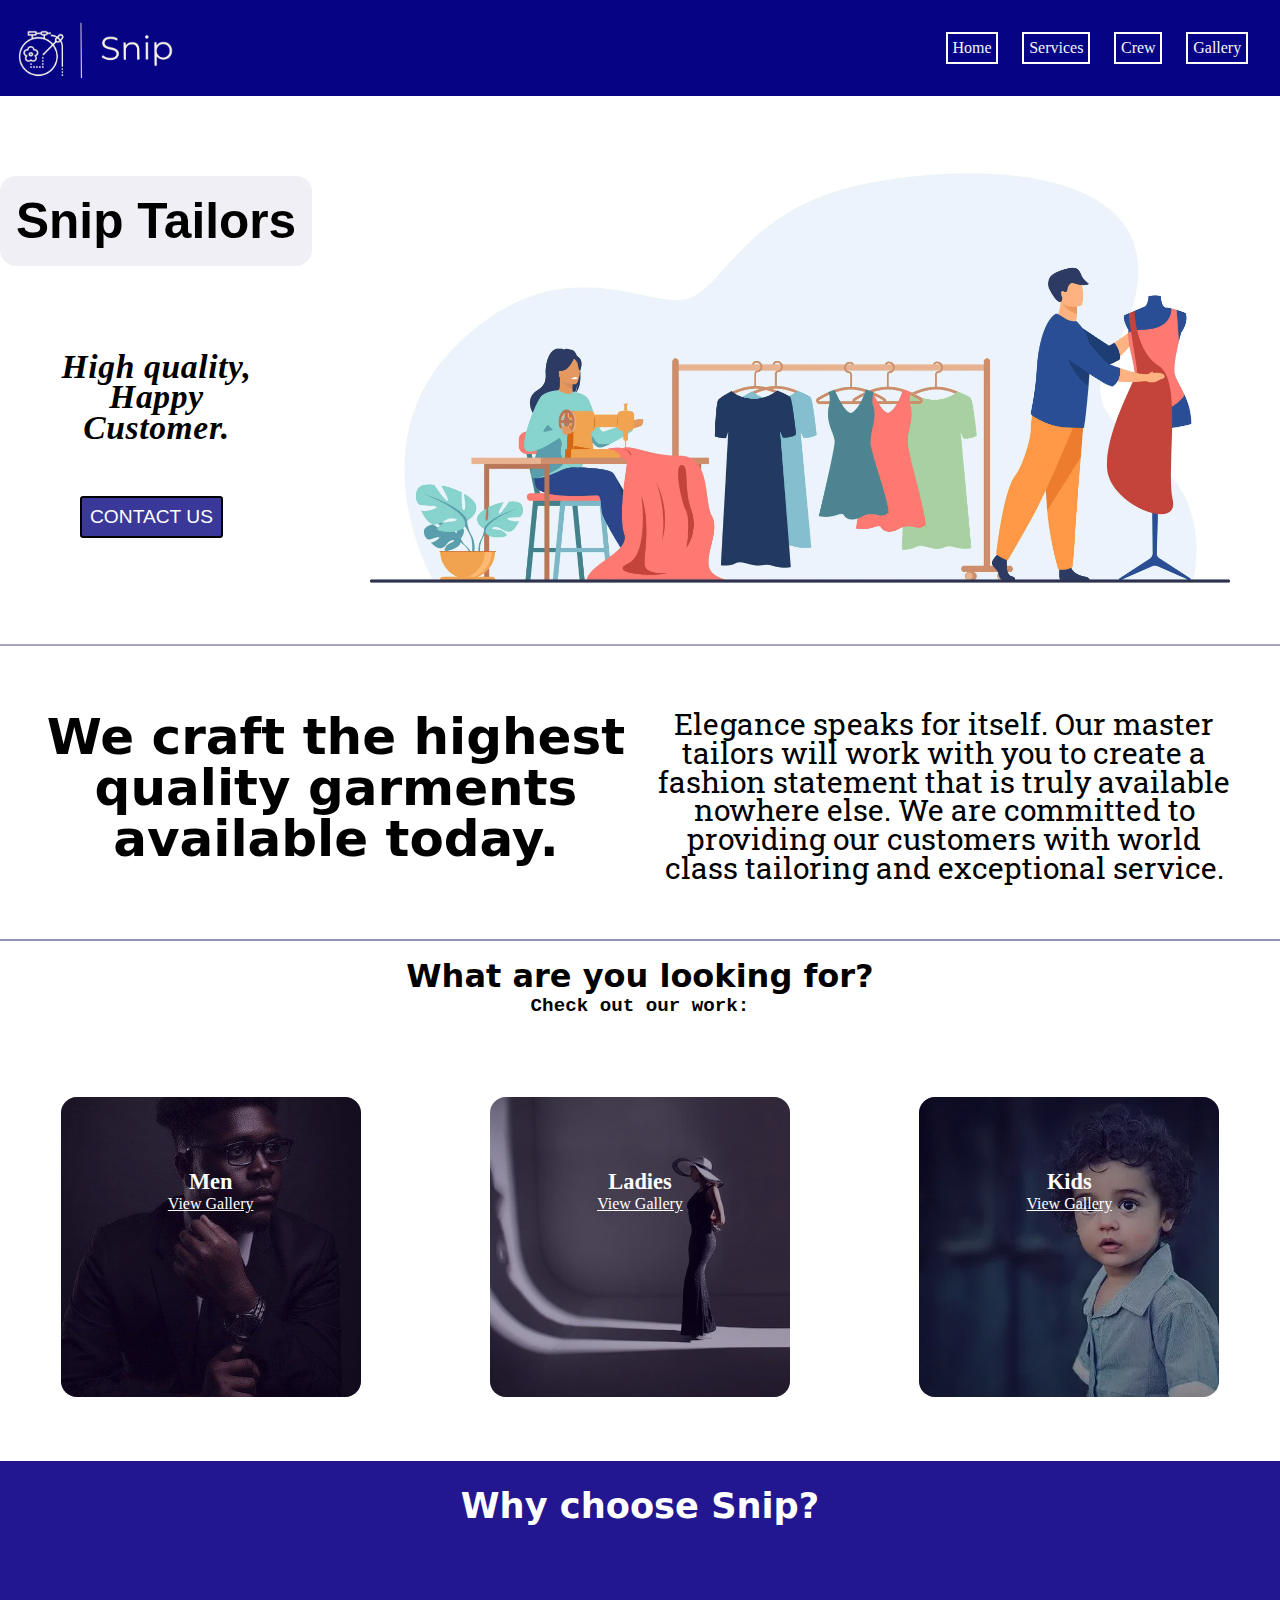
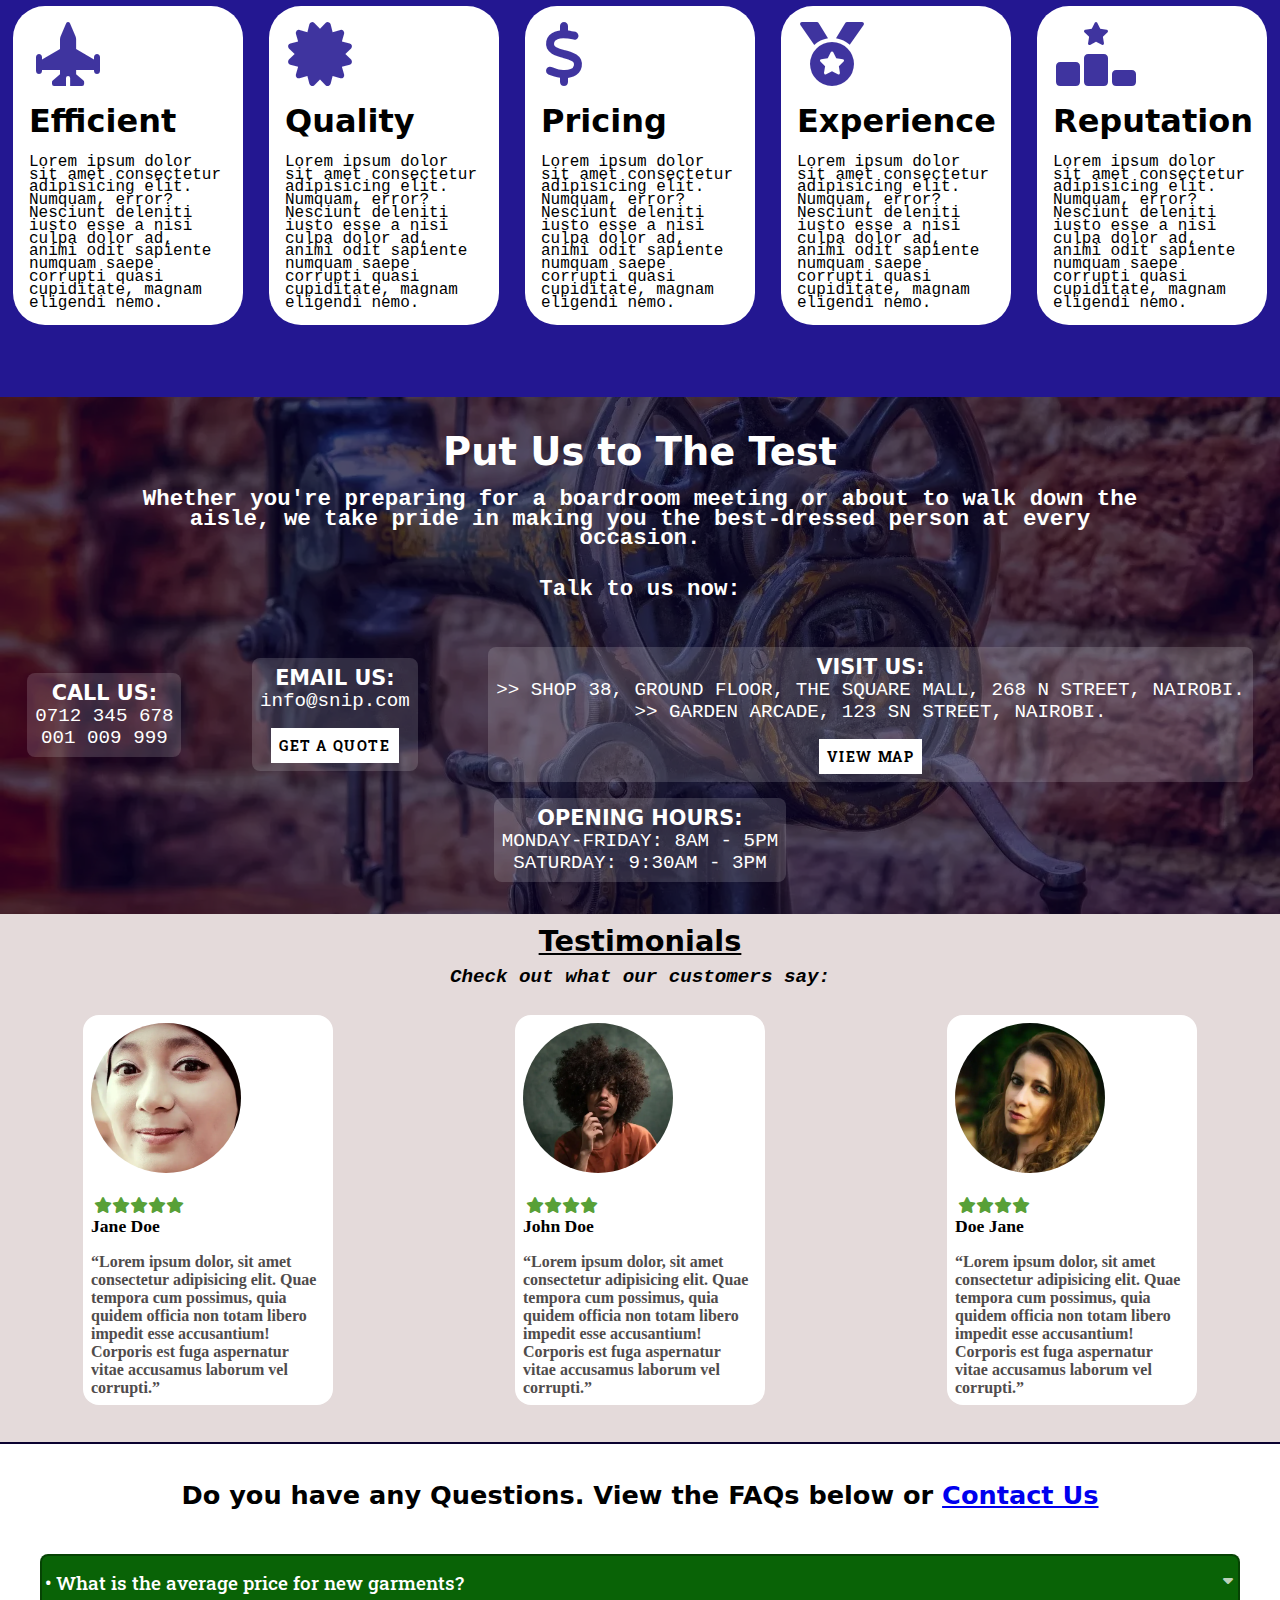
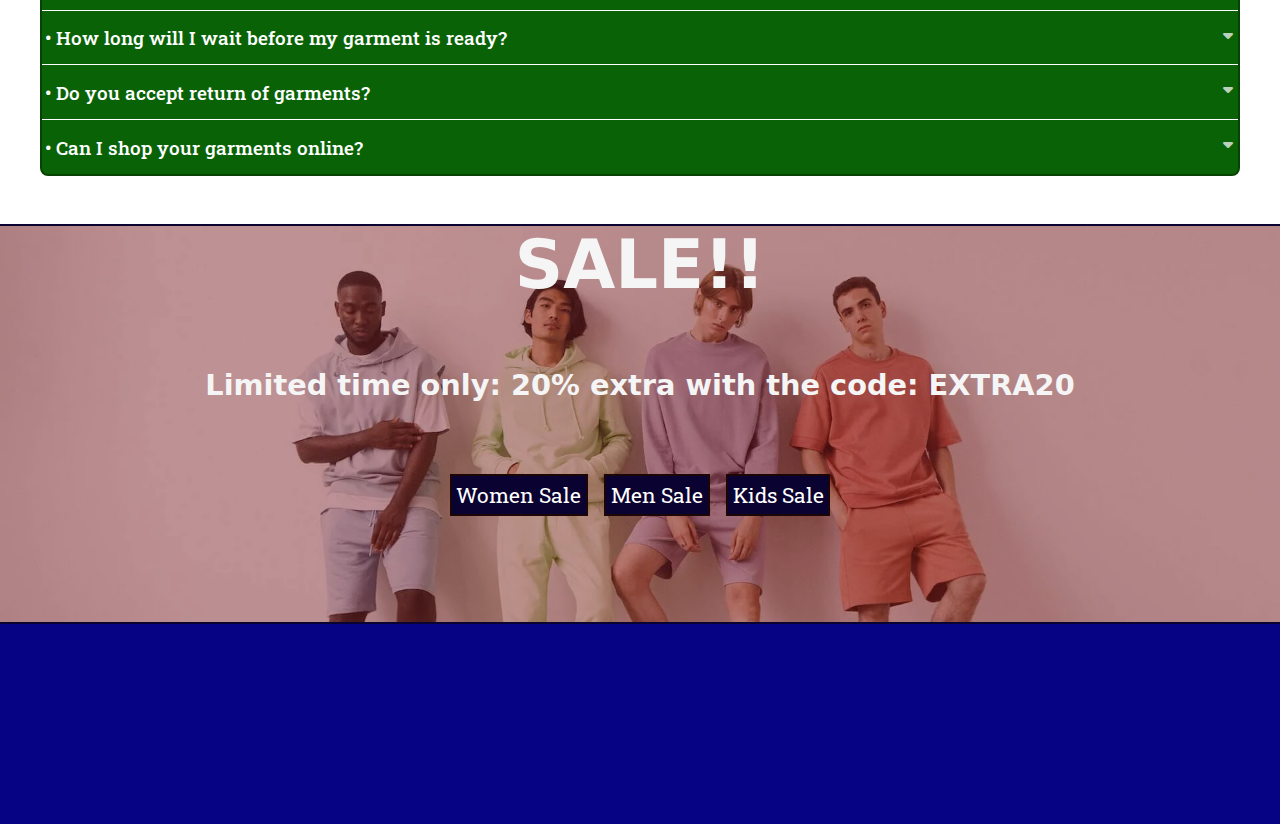
==== index.html @ b7f85e2f "edit link to contact-us page" ====
<!DOCTYPE html>
<html lang="en">
<head>
    <meta charset="UTF-8">
    <meta name="viewport" content="width=device-width, initial-scale=1.0">
    <link rel="stylesheet" href="./resources/css/styles.css" type="text/css">
    <script src="./resources/nav.js" defer></script>
    <title>Snip Sewing Shop</title>
    <!-- <link rel="preconnect" href="https://fonts.googleapis.com">
    <link rel="preconnect" href="https://fonts.gstatic.com" crossorigin> -->
    <link href="https://fonts.googleapis.com/css2?family=Roboto+Slab:wght@300&display=swap" rel="stylesheet">
    <link href="./resources/fontawesome/css/all.css" rel="stylesheet">
    <!-- <link href="./resources/fontawesome/fontawesome.css" rel="stylesheet">
    <link href="./resources/fontawesome/brands.css" rel="stylesheet">
    <link href="./resources/fontawesome/solid.css" rel="stylesheet"> -->
</head>

<body>
    <header class="primary-header flex">
        <div class="logo">
            <a href="./index.html"><img src="./resources/images/Snip-logos/Snip-logos_transparent2.png" alt="Snip Embroidery logo"></a> 
        </div>

        <nav>
            <ul id="primary-navigation" class="primary-navigation flex">
                <li><a href="index.html">Home</a></li>
                <li><a href="services.html">Services</a></li>
                <li><a href="crew.html">Crew</a></li>
                <li><a href="gallery.html">Gallery</a></li>
            </ul>
        </nav>

        

        <div class="burger" aria-controls="primary-navigation" aria-expanded="false">
            <span class="menu-text">MENU</span>
            <span class="close-text">CLOSE</span>
            <div class="line1"></div>
            <div class="line2"></div>
            <div class="line3"></div>
        </div>

    </header>

    <section class="image-header-container">
        <div class="image-header-text">
            <p>Snip Tailors</p>
            <span>High quality, Happy Customer.</span>
        </div>

        <div class="image-header"></div>

        <div class="header-btn">
            <a href="./contact.html"><button>CONTACT US</button></a>
        </div>
    </section>

    <!-- <a href="#primary-navigation"><span class="menu-text">MENU</span></a>  -->

    <main>
        <!-- Description section -->
        <section class="description-container">
            <div class="description">
                <h1>We craft the highest quality garments available today.</h1>
                <p>Elegance speaks for itself. Our master tailors will work with you to create a fashion statement that is truly available nowhere else. We are committed to providing our customers with world class tailoring and exceptional service.</p>
            </div>
        </section>

        <!-- Services section -->
        <section class="services-container">
            <div class="services-header">
                <h1>What are you looking for?</h1>
                <p>Check out our work:</p>
            </div>
            
            <div class="services-list">
                <div class="men service">
                    <h1>Men</h1>
                    <a href="">View Gallery</a>
                </div>
                <div class="ladies service">
                    <h1>Ladies</h1>
                    <a href="">View Gallery</a>
                </div>
                <div class="kids service">
                    <h1>Kids</h1>
                    <a href="">View Gallery</a>
                </div>
            </div>
        </section>

        <!-- Why-us section -->
        <section class="why-us-container">
            <h1 id="why-header">Why choose Snip?</h1> 
            <div class="why-us">
                <div class="efficient why">
                    <h1>Efficient</h1>
                    <p>Lorem ipsum dolor sit amet consectetur adipisicing elit. Numquam, error? Nesciunt deleniti iusto esse a nisi culpa dolor ad, animi odit sapiente numquam saepe corrupti quasi cupiditate, magnam eligendi nemo.</p>
                </div>

                <div class="quality why">
                    <h1>Quality</h1>
                    <p>Lorem ipsum dolor sit amet consectetur adipisicing elit. Numquam, error? Nesciunt deleniti iusto esse a nisi culpa dolor ad, animi odit sapiente numquam saepe corrupti quasi cupiditate, magnam eligendi nemo.</p>
                </div>

                <div class="pricing why">
                    <h1>Pricing</h1>
                    <p>Lorem ipsum dolor sit amet consectetur adipisicing elit. Numquam, error? Nesciunt deleniti iusto esse a nisi culpa dolor ad, animi odit sapiente numquam saepe corrupti quasi cupiditate, magnam eligendi nemo.</p>
                </div>

                <div class="experience why">
                    <h1>Experience</h1>
                    <p>Lorem ipsum dolor sit amet consectetur adipisicing elit. Numquam, error? Nesciunt deleniti iusto esse a nisi culpa dolor ad, animi odit sapiente numquam saepe corrupti quasi cupiditate, magnam eligendi nemo.</p>
                </div>

                <div class="reputation why">
                    <h1>Reputation</h1>
                    <p>Lorem ipsum dolor sit amet consectetur adipisicing elit. Numquam, error? Nesciunt deleniti iusto esse a nisi culpa dolor ad, animi odit sapiente numquam saepe corrupti quasi cupiditate, magnam eligendi nemo.</p>
                </div>
            </div>
        </section>

        <!-- Contact-us section -->
        <section class="contact-us-container" id="contact-us">
            <div class="contact-us">
                <h1>Put Us to The Test</h1>
                <p>Whether you're preparing for a boardroom meeting or about to walk down the aisle, we take pride in making you the best-dressed person at every occasion.</p>
                <p>Talk to us now: </p>
            </div>
               
            <div class="contact-us-list">
                <div class="call-us contact">
                    <h1>CALL US:</h1>
                    <p>0712 345 678</p>
                    <p>001 009 999</p>
                </div>
                <div class="email-us contact">
                   <h1>EMAIL US:</h1>
                   <p>info@snip.com</p>
                   <button>GET A QUOTE</button>
                </div>
                <div class="visit-us contact">
                    <h1>VISIT US:</h1>
                    <p>>> SHOP 38, GROUND FLOOR, THE SQUARE MALL, 268 N STREET, NAIROBI.</p>
                    <p>>> GARDEN ARCADE, 123 SN STREET, NAIROBI.</p>
                    <button>VIEW MAP</button>
                </div>
                <div class="opening-hours contact">
                    <h1>OPENING HOURS:</h1>
                    <p>MONDAY-FRIDAY: 8AM - 5PM</p>
                    <p>SATURDAY: 9:30AM - 3PM</p>
                </div>
            </div>
        </section>

        <!-- Testimonials sections -->
        <section class="testimonials-container">
            <h1 id="testimonial-header">Testimonials</h1>
            <p>Check out what our customers say:</p>
            <div class="testimonials">
                <div class="jane testimony">
                    <img src="./resources/images/girl.webp" alt="girl">
                    <h1>Jane Doe</h1>
                    <q>Lorem ipsum dolor, sit amet consectetur adipisicing elit. Quae tempora cum possimus, quia quidem officia non totam libero impedit esse accusantium! Corporis est fuga aspernatur vitae accusamus laborum vel corrupti.</q>
                </div>
                <div class="john testimony">
                    <img src="./resources/images/man (2).webp" alt="girl">
                    <h1>John Doe</h1>
                    <q>Lorem ipsum dolor, sit amet consectetur adipisicing elit. Quae tempora cum possimus, quia quidem officia non totam libero impedit esse accusantium! Corporis est fuga aspernatur vitae accusamus laborum vel corrupti.</q>
                </div>
                <div class="doe testimony">
                    <img src="./resources/images/model.webp" alt="girl">
                    <h1>Doe Jane</h1>
                    <q>Lorem ipsum dolor, sit amet consectetur adipisicing elit. Quae tempora cum possimus, quia quidem officia non totam libero impedit esse accusantium! Corporis est fuga aspernatur vitae accusamus laborum vel corrupti.</q>
                </div>
            </div>
        </section>

        <!-- FAQ section -->
        <section class="faq-container">
            <h1>Do you have any Questions. View the FAQs below or <a href="./contact.html">Contact Us</a></h1>
            <div class="accordion">
                <div>
                    <input type="checkbox" name="faq-accordion" id="question1" class="accordion-input">
                    <label for="question1" class="accordion-label">&#x2022; What is the average price for new garments?</label>
                    <div class="accordion-content">
                        <p>Lorem ipsum dolor sit amet consectetur adipisicing elit. Quas quis fugiat debitis reiciendis quisquam praesentium architecto commodi eveniet nisi esse! ipsum, dolor sit amet consectetur adipisicing elit. Et, tenetur.</p>
                    </div>
                </div>

                <div>
                    <input type="checkbox" name="faq-accordion" id="question2" class="accordion-input">
                    <label for="question2" class="accordion-label">&#x2022; How long will I wait before my garment is ready?</label>
                    <div class="accordion-content">
                        <p>Lorem ipsum dolor sit amet consectetur, adipisicing elit. Beatae eaque odio sed quas eveniet cum laudantium neque fuga debitis ipsam. ipsum, dolor sit amet consectetur adipisicing elit. Et, tenetur.</p>
                    </div>
                </div>

                <div>
                    <input type="checkbox" name="faq-accordion" id="question3" class="accordion-input">
                    <label for="question3" class="accordion-label">&#x2022; Do you accept return of garments?</label>
                    <div class="accordion-content">
                        <p>Lorem, ipsum dolor sit amet consectetur adipisicing elit. Tempora amet rerum ea corporis dignissimos optio minima porro est perspiciatis enim. ipsum, dolor sit amet consectetur adipisicing elit. Et, tenetur.</p>
                    </div>
                </div>

                <div>
                    <input type="checkbox" name="faq-accordion" id="question4" class="accordion-input">
                    <label for="question4" class="accordion-label last">&#x2022; Can I shop your garments online?</label>
                    <div class="accordion-content">
                        <p>Lorem, ipsum dolor sit amet consectetur adipisicing elit. Tempora amet rerum ea corporis dignissimos optio minima porro est perspiciatis enim. ipsum, dolor sit amet consectetur adipisicing elit. Et, tenetur.</p>
                    </div>
                </div>
            </div>
        </section>

        <!-- SALE Section -->
        <section class="sale-container">
            <div class="sale">
                <h1>SALE!!</h1>
                <p>Limited time only: 20% extra with the code: EXTRA20</p>
                <div class="sale-links">
                    <a href="./gallery.html">Women Sale</a>
                    <a href="./gallery.html">Men Sale</a>
                    <a href="./gallery.html">Kids Sale</a>
                </div>
            </div>
        </section>

    </main>
    
    <footer>
        <!-- <section class="attributes">
            <p>Photo by cottonbro: <a href="https://www.pexels.com/photo/group-of-people-in-white-suits-standing-in-the-room-with-brown-brick-walls-and-big-windows-10620480/"></a></p>
            <p>Photo by SHVETS production: <a href="https://www.pexels.com/photo/four-men-leaning-on-white-wall-9775860/"></a></p>
            <a href='https://www.freepik.com/photos/diy'>Diy photo created by freepik - www.freepik.com</a>
            <p>Photo by <a href="https://www.pexels.com/photo/woman-wearing-pink-collared-half-sleeved-top-1036623/">Moose Photos</a></p>
            <p>Image by <a href="https://pixabay.com/users/husnil24-31067/?utm_source=link-attribution&amp;utm_medium=referral&amp;utm_campaign=image&amp;utm_content=247302">husnil khawatim</a> from <a href="https://pixabay.com//?utm_source=link-attribution&amp;utm_medium=referral&amp;utm_campaign=image&amp;utm_content=247302">Pixabay</a></p>
            <p>Image by <a href="https://pixabay.com/users/jacksondavid-1857643/?utm_source=link-attribution&amp;utm_medium=referral&amp;utm_campaign=image&amp;utm_content=4711375">Jackson David</a> from <a href="https://pixabay.com//?utm_source=link-attribution&amp;utm_medium=referral&amp;utm_campaign=image&amp;utm_content=4711375">Pixabay</a></p>
            <p>Image by <a href="https://pixabay.com/users/elsimage-14025988/?utm_source=link-attribution&amp;utm_medium=referral&amp;utm_campaign=image&amp;utm_content=4568761">Dellon Thomas</a> from <a href="https://pixabay.com//?utm_source=link-attribution&amp;utm_medium=referral&amp;utm_campaign=image&amp;utm_content=4568761">Pixabay</a></p>
            <p>Image by <a href="https://pixabay.com/users/victoria_art-6314823/?utm_source=link-attribution&amp;utm_medium=referral&amp;utm_campaign=image&amp;utm_content=5864279">more photos boosty.to/victoria_art_music</a> from <a href="https://pixabay.com//?utm_source=link-attribution&amp;utm_medium=referral&amp;utm_campaign=image&amp;utm_content=5864279">Pixabay</a></p>
            <p>Image by <a href="https://pixabay.com/users/bessi-909086/?utm_source=link-attribution&amp;utm_medium=referral&amp;utm_campaign=image&amp;utm_content=817373">bess.hamiti@gmail.com</a> from <a href="https://pixabay.com//?utm_source=link-attribution&amp;utm_medium=referral&amp;utm_campaign=image&amp;utm_content=817373">Pixabay</a></p>
            <p>Image by <a href="https://pixabay.com/users/stux-12364/?utm_source=link-attribution&amp;utm_medium=referral&amp;utm_campaign=image&amp;utm_content=4117017">Stefan Schweihofer</a> from <a href="https://pixabay.com//?utm_source=link-attribution&amp;utm_medium=referral&amp;utm_campaign=image&amp;utm_content=4117017">Pixabay</a></p>
        </section> -->
    </footer>
</body>
</html>
---- resources/css/styles.css ----
html {
    scroll-behavior: smooth;
  }
* {
    box-sizing: border-box;
    padding: 0;
    margin: 0;

}
.flex {
    display: flex;
    gap: clamp(1rem, 1.5rem, 2rem);
    justify-content: space-between;
    align-items: center;
    /* gap: var(--gap, 1rem); */
}
/*media queries for .flex*/
@media (min-width: 230px) and (max-width: 280px) {
    .flex {
        gap: clamp(.5rem, 1rem, 1.5rem);
    }
}

/* HEADER STYLING */
.primary-header {
    /* border: 2px solid rgba(41, 23, 1, 0.514); */
    padding-inline: 2rem;
    min-height: 6rem;
    background-color: rgb(6, 4, 133);

    z-index: 9999;

    position: fixed;
    width: 100%;
    top: 0;
    overflow: hidden;
}
/*media queries for primary-header*/
@media (min-width: 230px) and (max-width: 280px) {
    .primary-header {
        /* border: 2px solid red; */
        min-height: fit-content;
        padding-inline: .1rem;
    }
}
@media (min-width: 281px) and (max-width: 360px) {
    .primary-header {
        /* border: 2px solid red; */
        padding-inline: .1rem;
        min-height: 2rem;
    }
}
@media (min-width: 361px) and (max-width: 640px) {
    .primary-header {
        /* border: 2px solid red; */
        padding-inline: .7rem;
        min-height: 5.3rem;
    }
}

/* .logo {
    border: 2px solid red;
    width: 13rem;
} */
.logo img {
    /* margin: .2rem; */
    /* border: 2px solid rgba(0, 0, 0, 0.322); */
    object-position: center;
    object-fit: cover;
    max-height: 4rem;
    min-width: 10rem;
}
/*media queries for logo-img*/
@media (min-width: 230px) and (max-width: 280px) {
    .logo img {
        min-width: 7rem;
    }
}
@media (min-width: 281px) and (max-width: 360px) {
    .logo img {
        min-width: 8rem;
    }
}
@media (min-width: 361px) and (max-width: 640px) {
    .logo img {
        min-width: 8rem;
    }
}

.primary-navigation {
    /* border: 2px solid rgb(22, 2, 2); */
    border-top: 2px solid rgba(0, 0, 0, 0.233);
    padding: min(20vh, 10rem) 2rem;
    list-style-type: none;

    transform: translateX(100%);
    transition: transform 400ms ease-in;

    position: fixed;
    inset: 5.8rem 0 0 40%;

    background-color: rgb(6, 4, 133);
    flex-direction: column;
    align-items: center;
}
.primary-navigation-visible { /* THIS class is a new class added to change the primary-nav visibility using JS*/
    transform: translateX(0%);
}

.primary-navigation li {
    border: 2px solid rgb(255, 255, 255);
    padding: .3rem;
    /* opacity: 0; */
}
.primary-navigation a {
    text-decoration: none;
    color: whitesmoke;
    font-weight: 500;
}
/*media queries for primary navigation*/
@media (min-width: 230px) and (max-width: 280px) {
    .primary-navigation {
        padding: min(10vh, 10rem) 2rem;
        top: 4.2rem;
    }
}
@media (min-width: 281px) and (max-width: 360px) {
    .primary-navigation {
        padding: min(9vh, 6rem) 2rem;
        top: 4.2rem;
    }
}
@media (max-height: 400px) {
    .primary-navigation {
        padding: min(5vh, 5rem) 2rem;
        overflow-y: scroll;
    }
}
@media (min-width: 361px) and (max-width: 640px) {
    .primary-navigation {
        padding: min(20vh, 6rem) 2rem;
        top: 5.2rem;
    }
}
/* Non-mobile media queries for primary navigation  */
@media (min-width: 641px) {
    .primary-navigation {
        border-top: 0;
        /* border: 2px solid rgb(224, 207, 207); */
        position: relative;
        padding: 1rem;
        flex-direction: row;
        transform: none;
        transition: none;
        inset: 0;
        overflow-y: hidden;
    }
    .primary-header {
        padding-inline: 1rem;
        /* border: 2px solid rgb(243, 24, 24); */
        /* background: 0; */
    }
}


/* burger styling */
.burger {
    cursor: pointer;
    position: relative;
    top: -0.5rem;
}
.burger div {
    width: 25px;
    height: 3px;
    background-color: white;
    margin: 5px;
}
/* media queries for .burger */
@media (min-width: 230px) and (max-width: 279px) {
    .burger {
        top: -.000001rem;
    }
}
@media (min-width: 280px) and (max-width: 360px) {
    .burger {
        right: -.9rem;
    }
}
@media (min-width: 361px) and (max-width: 640px) {
    .burger {
        right: -1.2rem;
    }
}
@media (min-width: 641px) {
    .burger {
        display: none;
    }
}
/* Burger icon change to X */
.close-symbol .line1 {
    transform: rotate(-45deg) translate(-5px, 6px);
    transition: transform .5s ease;
}
.close-symbol .line2 {
    opacity: 0;
    transition: opacity .5s ease;
}
.close-symbol .line3 {
    transform: rotate(45deg) translate(-5px, -6px);
    transition: transform .5s ease;
}


/* Dummy text */
.dummy {
    margin-top: 5.9rem;
}
/* media queries for dummy text */
@media (min-width: 230px) and (max-width: 360px) {
    .dummy {
        margin-top: 4.2rem;
    }
}
@media (min-width: 361px) and (max-width: 640px) {
    .dummy {
        margin-top: 5.2rem;
    }
}

/* MENU and CLOSE text styling */
.menu-text, .close-text {
    color: white;
    position: relative;
    font-size: 1.1rem;
    top: 1.6rem;
    left: -3.3rem;
}
.close-text {
    display: none;
}
/* MENU and CLOSE text displays when toggling */
.menu-text-off {
    display: none;
}
.close-text-on {
    display: block;
}
/* media queries for menu-text and close-text */
@media (min-width: 230px) and (max-width: 279px) {
    .menu-text, .close-text {
        display: none;
    }
}
@media (min-width: 641px) {
    .menu-text, .close-text {
        display: none;
    }
}

/* IMAGE HEADER STYLING */
.image-header-container {
    margin-top: 85px;
    /* border: 2px solid red; */
    border-bottom: 2px solid rgba(1, 1, 83, 0.349);
    height: 500px;
    width: 100%;
    text-align: center;
}
.image-header {
    /* border: 2px solid blue; */
    background-image: url('../images/header-image.webp');
    background-size: contain;
    background-repeat: no-repeat;
    background-position: center;
    height: 320px;
}
.image-header-text {
    /* border: 2px solid brown; */
    border-radius: 1rem;
    padding-block: 1rem;
    background-color: rgba(20, 4, 90, 0.062);

    font-weight: bold;
}
.image-header-text p{
    /* border: 2px solid black; */
    text-transform: uppercase;
    font-size: 2rem;
    /* padding-top: 1rem; */
    letter-spacing: .8rem;
}
.image-header-text span{
    /* border: 2px solid rgb(20, 202, 29); */
    /* padding-bottom: 1rem; */
    font-style: italic;
    letter-spacing: .04rem;
}
/* .header-btn {
    border: 2px solid blue;
} */
.header-btn button{
    border: 2px solid rgb(0, 0, 0);
    border-radius: .2rem;
    font-size: 1.1rem;
    color: white;
    font-weight: lighter;
    background-color: rgb(58, 56, 153);
    padding: .4rem;
}
.header-btn button:hover {
    cursor: pointer;
    background-color: rgb(156, 5, 5);
    transition: all 350ms ease;
}
/* media queries for image-header section */
@media (min-width: 230px) and (max-width: 360px) {
    .image-header-container {
        margin-top: 4.25rem;
        /* border: 2px solid black; */
        height: 320px;
    }
    .image-header-text {
        /* border: 2px solid brown; */
        border-radius: 0;
        padding-block: .5rem;
    }
    .image-header-text p{
        /* border: 2px solid rgb(214, 13, 13); */
        font-weight: bolder;
        font-size: 1.5rem;
        letter-spacing: .5rem;
    }
    .image-header-text span{
        font-size: .8rem;
        letter-spacing: 0rem;
    }
    .image-header {
        height: 180px;
    }
    .header-btn button{
        font-size: small;
    }
}
/* Non-mobile media queries for image-header  */
@media (min-width: 641px) {
    .image-header-container {
        margin-top: 96px;
        /* border: 2px solid red; */
    }
    .image-header {
        /* border: 2px solid red; */
        background-size: cover;
    }
    .header-btn {
        /* border: 2px solid blue; */
        margin-top: 2rem;
    }
}
@media (min-width: 800px) {
    .image-header-container {
        padding-block: 4rem;
        height: 450px;
        /* border: 2px solid rgb(47, 0, 255); */
    }
    .image-header {
        height: 300px;
        /* border: 2px solid blue; */
        background-size: 35rem;
        background-position: right;
    }
    .image-header-text {
        /* border: 2px solid brown; */
        position: absolute;
        top: 10rem;
        font-weight: 550;
    }
    .image-header-text p {
        /* border: 2px solid black; */
        text-transform: capitalize;
        font-family: Verdana, Geneva, Tahoma, sans-serif;
        font-size: 2.6rem;
        padding-inline: 1rem;
        letter-spacing: 0rem;
    }
    .image-header-text span {
        /* border: 2px solid rgb(20, 202, 29); */
        width: 70%;
        margin: auto;
        padding: 1rem;
        font-size: 1.5rem;
        position: absolute;
        left: 3rem;
        top: 6rem;
        line-height: 1.5rem;
    }
    .header-btn {
        position: absolute;
        top: 21rem;
        left: 5rem;
        /* border: 2px solid blue; */
    }
    .header-btn button {
        padding: .5rem;
    }
}
@media (min-width: 951px) {
    .image-header-container {
        height: 500px;
        /* border: 2px solid rgb(47, 0, 255); */
    }
    .image-header {
        height: 400px;
        /* border: 2px solid blue; */
        background-size: 40rem;
    }
    .image-header-text {
        /* border: 2px solid brown; */
        top: 10rem;
    }
    .image-header-text span{
        /* border: 2px solid rgb(20, 202, 29); */
        font-size: 1.7rem;
        width: 80%;
        top: 8rem;
        left: 2rem;
    }
    .header-btn {
        top: 23rem;
        /* border: 2px solid blue; */
    }
}
@media (min-width: 1024px) {
    .image-header-container {
        height: 550px;
        /* border: 2px solid blue; */
        padding-block: 4.5rem;
    }
    .image-header {
        /* border: 2px solid blue; */
        background-size: 50rem;
        height: 420px;
    }
    .image-header-text {
        /* border: 2px solid brown; */
        top: 11rem;
    }
    .image-header-text p {
        font-size: 2.7rem;
    }
    .image-header-text span{
        /* border: 2px solid rgb(20, 202, 29); */
        font-size: 2rem;
        width: 90%;
        line-height: 1.9rem;
        top: 8rem;
        left: 1rem;
    }
    .header-btn {
        top: 27rem;
        /* border: 2px solid blue; */
    }
}
@media (min-width: 1250px) {
    .image-header {
        /* border: 2px solid red; */
        background-size: 60rem;
        height: 420px;
    }
    .image-header-text p {
        font-size: 3.1rem;
    }
    .image-header-text span{
        /* border: 2px solid rgb(20, 202, 29); */
        font-size: 2.1rem;
        width: 90%;
        line-height: 1.9rem;
        top: 10rem;
        left: 1rem;
    }
    .header-btn {
        top: 29rem;
        /* border: 2px solid blue; */
    }
    .header-btn button {
        font-size: 1.2rem;
    }
}
@media (min-width: 1450px) {
    .image-header {
        /* border: 2px solid red; */
        background-size: 70rem;
        height: 420px;
    }
}
@media (min-width: 1650px) {
    .image-header {
        /* border: 2px solid red; */
        background-size: 80rem;
        height: 440px;
    }
}
@media (min-width: 1850px) {
    .image-header {
        /* border: 2px solid red; */
        background-size: 90rem;
        height: 460px;
    }
}
@media (min-width: 2000px) {
    .image-header-container {
        height: 600px;
    }
    .image-header {
        /* border: 2px solid red; */
        background-size: 100rem;
        height: 500px;
    }
}
@media (min-width: 2250px) {
    .image-header-container {
        height: 700px;
    }
    .image-header {
        /* border: 2px solid red; */
        background-size: 120rem;
        height: 600px;
    }
}

/* MAIN STYLING */
/* Description section styling */
.description-container {
    max-height: 40rem;
    margin-block: 1rem;
    /* border: 2px solid rgb(24, 2, 2); */
    padding: .5rem;
    text-align: center;
}
.description {
    /* border: 2px solid black; */
    padding: .5rem .2rem;
}
 .description h1 {
    /* border: 2px solid rgb(224, 38, 38); */
    margin-bottom: .5rem;
    line-height: 2.6rem;
    font-size: 40px;
    font-family: system-ui, -apple-system, BlinkMacSystemFont, 'Segoe UI', Roboto, Oxygen, Ubuntu, Cantarell, 'Open Sans', 'Helvetica Neue', sans-serif;
}
.description p {
    /* margin-top: .5rem; */
    font-size: 25px;
    line-height: 1.4rem;
    font-family: 'Roboto Slab', serif;
    padding-top: .5rem;
    /* border: 2px solid rgb(36, 7, 145); */
}
/* Description section media queries */
@media (max-width: 450px) {
    .description h1 {
        font-size: 35px;
        line-height: 2rem;
    }
    .description p {
        font-size: 20px;
    }
}
@media (min-width: 768px) {
    .description {
        /* border: 2px solid rgb(226, 89, 89); */
        padding: 2rem;
        display: flex;
        gap: 1rem;
        align-items: center;
    }
    .description > * {
        flex-basis: 100%;
    }
}
@media (min-width: 1010px) {
    .description h1 {
        font-size: 50px;
        line-height: 3.2rem;
    }
    .description p {
        font-size: 30px;
        line-height: 1.8rem;
    }
}
@media (min-width: 1440px) {
    .description h1 {
        font-size: 70px;
        line-height: 4.5rem;
    }
    .description p {
        font-size: 50px;
        line-height: 2.8rem;
    }
}

/* SERVICES SECTION */
.services-container {
    border-top: 2px solid rgba(1, 1, 83, 0.425);
    /* background-image: url("./images/services-background.webp"); */
    background-position: center;
    background-size: cover;
    /* background-repeat: no-repeat; */
    /* background-color: rgba(6, 4, 133, 0.616); */
    /* margin-bottom: 1rem; */
}
.services-header {
    /* border: 2px solid blue; */
    padding-block: 1rem;
    text-align: center;
    /* margin-bottom: .2rem; */
}
.services-header h1 {
    font-family: system-ui, -apple-system, BlinkMacSystemFont, 'Segoe UI', Roboto, Oxygen, Ubuntu, Cantarell, 'Open Sans', 'Helvetica Neue', sans-serif;
    font-size: 2rem;
}
.services-header p {
    font-family: 'Courier New', Courier, monospace;
    font-weight: bold;
    font-size: 1.2rem;
}
.services-list {
    /* border: 2px solid rgb(122, 0, 20); */
    color: white;
    padding-block: 4rem;
    display: flex;
    flex-wrap: wrap;
    justify-content: space-around;
    /* align-items: center; */
    gap: .5rem;
}
.services-list h1, .services-list a {
    position: relative;
    top: 4.5rem;
}
.services-list h1 {
    font-size: 1.4rem;
    font-weight: bold;
}
.services-list a {
    color: white;
    transition: color 250ms ease-in,
                font-size 250ms ease-in,
                text-decoration 250ms ease-in;
}
.services-list a:hover {
    font-size: 1.3rem;
    color: rgb(178, 178, 240);
    text-decoration: none;
}
.service {
    border-radius: 1rem;
    /* border: 2px solid black; */
    height: 200px;
    width: 300px;
    /* height: 200px;
    width: 300px; */
    background-position: center;
    background-size: cover;
    text-align: center;
}
.men {
    background-image: url("../images/man.webp");
    position: relative;
    z-index: 1;
}
.men::before, .ladies::before, .kids::before {
    content: '';
    /* color: black; */
    position: absolute;
    top: 0;
    left: 0;
    height: 100%;
    width: 100%;
    border-radius: 1rem;
    background-color: rgb(21, 3, 51);
    opacity: .4;
    z-index: -1;
}
.ladies {
    background-image: url("../images/woman.webp");
    position: relative;
    z-index: 1;
}
.kids {
    background-image: url("../images/kids.webp");
    position: relative;
    z-index: 1;
}
/* media queries for services section */
@media (min-width: 500px) and (max-width: 608px) {
    .service {
        height: 200px;
        width: 400px;
    }
}
@media (min-width: 1200px) {
    .service {
        height: 300px;
        width: 300px;
    }
}

/* WHY-US SECTION */
.why-us-container {
    /* border: 2px solid red; */
    /* margin-bottom: .2rem; */
    padding: .5rem;
    /* background-image: url("./images/hd-wallpaper-g9d4341994_640.jpg"); */
    background-color: #16098bf1;
    /* background-color: #3c3277a6; */
}
.why-us-container #why-header {
    text-align: center;
    color: white;
    font-size: 2.2rem;
    /* border: 1px solid rgb(0, 0, 0); */
    padding: 1rem;
    font-family: system-ui, -apple-system, BlinkMacSystemFont, 'Segoe UI', Roboto, Oxygen, Ubuntu, Cantarell, 'Open Sans', 'Helvetica Neue', sans-serif;
}
.why-us {
    margin-block: 4rem;
    /* padding-block: .5rem; */
    /* border: 2px solid black; */
    /* padding: 1rem; */
    display: flex;
    /* justify-content: space-between; */
    justify-content: space-around;
    flex-wrap: wrap;
    gap: 1rem;
    /* flex-wrap: wrap; */
}
/* .why > * {
    flex-basis: 100%;
} */
.why {
    width: 240px;
    /* border: 1px solid #221008; */
    padding: 1rem;
    background-color: rgb(255, 255, 255);
    border-radius: 2rem;
}
.why h1 {
    font-family: system-ui, -apple-system, BlinkMacSystemFont, 'Segoe UI', Roboto, Oxygen, Ubuntu, Cantarell, 'Open Sans', 'Helvetica Neue', sans-serif;
}
.why p {
    font-family:'Courier New', Courier, monospace;
    line-height: .8rem;
    /* color:rgb(156, 5, 5); */
}
.why p, .why h1 {
    /* border: 2px solid red; */
    margin-top: 1rem;
}
.icon::before {
    display: inline-block;
    text-rendering: auto;
    -webkit-font-smoothing: antialiased;
    font-style: normal;
    font-variant: normal;
}
.efficient::before,
.quality::before,
.pricing::before,
.experience::before,
.reputation::before {
    color: #16098bd2;
    font-family: "Font Awesome 6 Free";
    padding: .2rem;
    font-weight: 900;
    font-size: 4rem;
}
.efficient::before {
    content: "\e518";
}
.quality::before {
    content: "\f0a3";
}
.pricing::before {
    content: "\24";
}
.experience::before {
    content: "\f5a2";
}
.reputation::before {
    content: "\e561";
}
/* .get-in-touch {
    text-transform: uppercase;
    color: white;
    border-block: 2px solid brown;
    display: flex;
    justify-content: space-around;
} */

/*media queries for why-us section*/
@media (max-width: 528px) {
    .why {
    width: 400px;
    }
}
@media (min-width: 1000px) {
    .why {
    width: 300px;
    }
}
@media (min-width: 1264px) and (max-width: 1580px) {
    .why {
    width: 230px;
    }
}
  /* Step 2: Reference Individual Icons */
  /* Note: Make sure to include the correct weight and Unicode value for the icon */

  /* here's an individual icon rule for the fa-user icon in the solid style which will show up next to any element with the "account" class */
  /* .quality::before {
    font: var(--fa-font-solid);
    content: "\f007";
  } */

/* CONTACT-US SECTION */
.contact-us-container {
    /* min-height: 700px;  */
    background-image: url("../images/sewing-machine-640.webp");
    background-repeat: no-repeat;
    background-position: center;
    background-size: cover;
    color: white;
    text-align: center;
    position: relative;
    z-index: 1;
}
.contact-us-container::before {
    content: '';
    position: absolute;
    top: 0;
    right: 0;
    width: 100%;
    height: 100%;
    background-color: rgb(7, 0, 41);
    opacity: .7;
    z-index: -1;
}
.contact-us {
    /* border: 2px solid black; */
    padding-top: 2rem;
}
.contact-us h1 {
    /* border: 2px solid white; */
    font-family: system-ui, -apple-system, BlinkMacSystemFont, 'Segoe UI', Roboto, Oxygen, Ubuntu, Cantarell, 'Open Sans', 'Helvetica Neue', sans-serif;
    font-size: 2rem;
    /* padding-top: 3rem; */
}
.contact-us p {
    /* border: 2px solid white; */
    font-size: 1.1rem;
    line-height: 1.2rem;
    font-family:'Courier New', Courier, monospace;
    padding-block: 1rem;
    width: 100%;
    margin: auto;
    font-weight: bolder;
}
.contact-us-list {
    /* border: 2px solid white; */
    display: flex;
    justify-content: space-around;
    gap: 1rem;
    align-items: center;
    flex-wrap: wrap;
    padding-bottom: 2rem;
}
.contact-us-list .contact {
    /* border: 2px solid black; */
    padding: .5rem;
    background-color: rgba(255, 255, 255, 0.151);
    border-radius: .5rem;
}
.contact h1 {
    font-family: system-ui, -apple-system, BlinkMacSystemFont, 'Segoe UI', Roboto, Oxygen, Ubuntu, Cantarell, 'Open Sans', 'Helvetica Neue', sans-serif;
    font-size: 1.2rem;
}
.contact p {
    font-family:'Courier New', Courier, monospace;
    font-size: 1.1rem;
}
.contact button {
    margin-top: 1rem;
    padding: .5rem;
    font-weight: bolder;
    font-size: .9rem;
    background-color: rgb(255, 255, 255);
    letter-spacing: .1rem;
    font-family: 'Roboto Slab', serif;
    border: 0;
    transition: background-color 250ms ease-in-out, color 250ms ease-in-out;
}
.contact button:hover {
    background-color: rgb(20, 59, 2);
    color: blanchedalmond;
    cursor: pointer;
}
/* media queries for contact-us section */
@media (min-width: 425px) {
    .contact-us h1 {
        font-size: 2.4rem;
    }
    .contact-us p {
        width: 80%;
        font-size: 1.4rem;
    }
    .contact-us-list {
        padding-block: 2rem;
    }
}
@media (min-width: 768px) {
    .contact h1 {
        font-size: 1.3rem;
    }
    .contact p {
        font-size: 1.2rem;
    }
    .contact-us-list {
        padding-block: 2rem;
    }
}
@media (min-width: 640px) {
    .contact-us-container {
        background-image: url("../images/sewing-machine-1280.webp");
    }
}
@media (min-width: 1280px) {
    .contact-us-container {
        background-image: url("../images/sewing-machine-1920.webp");
    }
}


/* TESTIMONIALS SECTION */
.testimonials-container {
    /* border: 2px solid rgb(0, 0, 0); */
    padding-block: .3rem;
    background-color: rgba(209, 192, 192, 0.582);
}
.testimonials-container #testimonial-header {
    /* border: 2px solid rgb(0, 0, 0); */
    text-decoration: underline;
    padding: .3rem;
    text-align: center;
    font-family: system-ui, -apple-system, BlinkMacSystemFont, 'Segoe UI', Roboto, Oxygen, Ubuntu, Cantarell, 'Open Sans', 'Helvetica Neue', sans-serif;
    font-size: 1.6rem;
}
.testimonials-container p {
    text-align: center;
    font-family:'Courier New', Courier, monospace;
    line-height: .8rem;
    font-size: 1.2rem;
    padding-top: .5rem;
    font-weight: bold;
    font-style: italic;
    /* color:rgb(156, 5, 5); */
}
.testimonials {
    /* border: 2px solid red; */
    padding-block: 2rem;
    display: flex;
    flex-wrap: wrap;
    /* justify-content: space-between; */
    /* align-items: center; */
    justify-content: space-around;
    gap: 1rem;
}
.testimony {
    padding: .5rem;
    /* border: 2px solid rgb(26, 8, 73); */
    border-radius: 1rem;
    height: fit-content;
    width: 250px;
    background-color: rgb(255, 255, 255);
}
.testimony h1 {
    padding-block: 1rem;
    font-size: 1.1rem;
}
.testimony q {
    /* border: 2px solid red; */
    font-weight: bold;
    color: rgb(80, 76, 76);
}
.testimonials img {
    height: 150px;
    width: 150px;
    border-radius: 50%;
    object-position: top;
    object-fit: cover;
}
.jane h1::before,
.john h1::before,
.doe h1::before {
    /* border: 2px solid blue; */
    display: block;
    color: #328b09d2;
    font-family: "Font Awesome 6 Free";
    padding: .2rem;
    font-weight: 900;
    font-size: 1rem;
}
.jane h1::before {
    content: '\f005 \f005 \f005 \f005 \f005';
}
.john h1::before {
    content: '\f005 \f005 \f005 \f005';
}
.doe h1::before {
    content: '\f005 \f005 \f005 \f005';
}
/* media queries for testimonies section */
@media (min-width: 300px) {
    .testimonials-container #testimonial-header {
        font-size: 1.8rem;
    }
}
@media (min-width: 375px) and (max-width: 515px) {
    .testimony {
        width: 350px;
    }
}

/* FAQ SECTION */
.faq-container {
    /* border-bottom: 2px solid rgb(2, 2, 2); */
    /* margin-bottom: 1rem; */
    border-top: 2px solid rgb(10, 2, 48);
    padding-block: 2.5rem;
}
.faq-container h1 {
    /* border: 2px solid blue; */
    padding-bottom: 2.5rem;
    font-family: system-ui, -apple-system, BlinkMacSystemFont, 'Segoe UI', Roboto, Oxygen, Ubuntu, Cantarell, 'Open Sans', 'Helvetica Neue', sans-serif;
    text-align: center;
    line-height: 1.4rem;
    font-size: 1.2rem;
    /* margin-bottom: 3rem; */
}
.accordion {
    max-width: 1200px;
    border: 2px solid rgba(0, 0, 0, 0.322);
    margin-block: .5rem;
    margin-inline: auto;
    /* box-shadow: .2rem .2rem rgb(151, 106, 23); */
    border-radius: .5rem;
    /* padding: .2rem; */
    overflow: hidden;
    font-family: 'Quicksand', sans-serif;
    background-color: rgb(9, 99, 6);
}
.accordion-label,
.accordion-content {
    padding: .9rem .2rem;
    /* border: 2px solid blue; */
}
.accordion-label {
    font-family: 'Roboto Slab', serif;
    display: block;
    color: white;
    font-weight: 500;
    cursor: pointer;
    position: relative;
    transition: background-color 0.1s ease-in;
    border-bottom: 1px solid white;
}
.accordion .last {
    border-bottom: none;
}
.accordion-label:hover {
    background-color: rgba(0, 128, 43, 0.938);
}
.accordion-label::after {
    content: '\f0d7';
    position: absolute;
    top: .9rem;
    right: .2rem;

    color: #e5ebe3d2;
    /* border: 2px solid red; */
    font-family: "Font Awesome 6 Free";
    padding: .1rem;
    font-weight: 900;
    font-size: 1rem;
}
.accordion-content {
    background-color: white;
    line-height: 1.6;
    font-size: .9rem;
    display: none;
}
.accordion-input {
    display: none;
}
.accordion-input:checked ~ .accordion-content { /*if input is checked target its content*/
    display: block;
}
.accordion-input:checked ~ .accordion-label::after {
    content: '\f0d8';
    top: 1rem;
}

/* media queries for FAQ section */
@media (min-width: 500px) {
    .faq-container h1 {
        /* border: 2px solid blue; */
        font-size: 1.4rem;
    }
    .accordion-label {
        font-size: 1.1rem;
    }
    .accordion-content {
        line-height: 1.1;
        font-size: 1.1rem;
    }
}
@media (min-width: 768px) {
    .faq-container h1 {
        /* border: 2px solid blue; */
        font-size: 1.6rem;
    }
    .accordion-label {
        font-size: 1.2rem;
    }
    .accordion-content {
        line-height: 1.1;
        font-size: 1.2rem;
    }
}


/* SALE SECTION */
.sale-container {
    border-block: 2px solid rgb(10, 2, 48);
    text-align: center;
    font-family: system-ui, -apple-system, BlinkMacSystemFont, 'Segoe UI', Roboto, Oxygen, Ubuntu, Cantarell, 'Open Sans', 'Helvetica Neue', sans-serif;
    /* padding: .5rem; */

    height: 350px;

    background-image: url("../images/sale-1280.webp");
    background-position: center;
    background-size: cover;

    position: relative;
    z-index: 1;
}
.sale-container::after {
    content: '';
    position: absolute;
    top: 0;
    right: 0;
    width: 100%;
    height: 100%;
    background-color: rgb(117, 4, 13);
    opacity: .4;
    z-index: -1;
}
.sale {
    /* border: 2px solid rgb(255, 0, 85); */
    display: flex;
    flex-direction: column;
    align-items: center;
    gap: 4rem;
}
.sale h1,
.sale p {
    color: whitesmoke;
}
.sale h1 {
    font-size: 4rem;
}
.sale p{
    /* border: 2px solid rgb(20, 10, 82); */
    font-size: 1.3rem;
    font-weight: bolder;
}
.sale-links {
    /* border: 2px solid rgb(19, 187, 13); */
    font-family: 'Roboto Slab', serif;
    padding: .5rem;
    display: flex;
    gap: 1rem;
}
.sale a{
    border: 2px solid rgb(27, 5, 5);
    padding: .3rem;
    color: white;
    background-color: rgb(10, 2, 48);
    text-decoration: none;
    font-size: 1.1rem;
    transition: background-color 350ms ease-in, color 350ms ease-in;
}
.sale a:hover{
    background-color: white;
    color: rgb(10, 2, 48);
}

@media (min-width: 1024px) {
    .sale-container {
        height: 400px;
    }
    .sale h1 {
        /* border: 2px solid red; */
        font-size: 4.2rem;
    }
    .sale p {
        /* border: 2px solid rgb(20, 10, 82); */
        font-size: 1.8rem;
        /* background-color: transparent; */
    }
    .sale a{
        font-size: 1.3rem;
    }
}

/*to minimise transition when resizing screen [its not really necessary]*/
.resize-animation-stopper * {
    transition: none !important;
    animation: none !important;
}

/* FOOTER STYLING */
footer {
    text-align: center;
    background-color: rgb(6, 4, 133);
    height: 200px;
}
footer a {
    color: white;
    padding-inline: 2px;
}
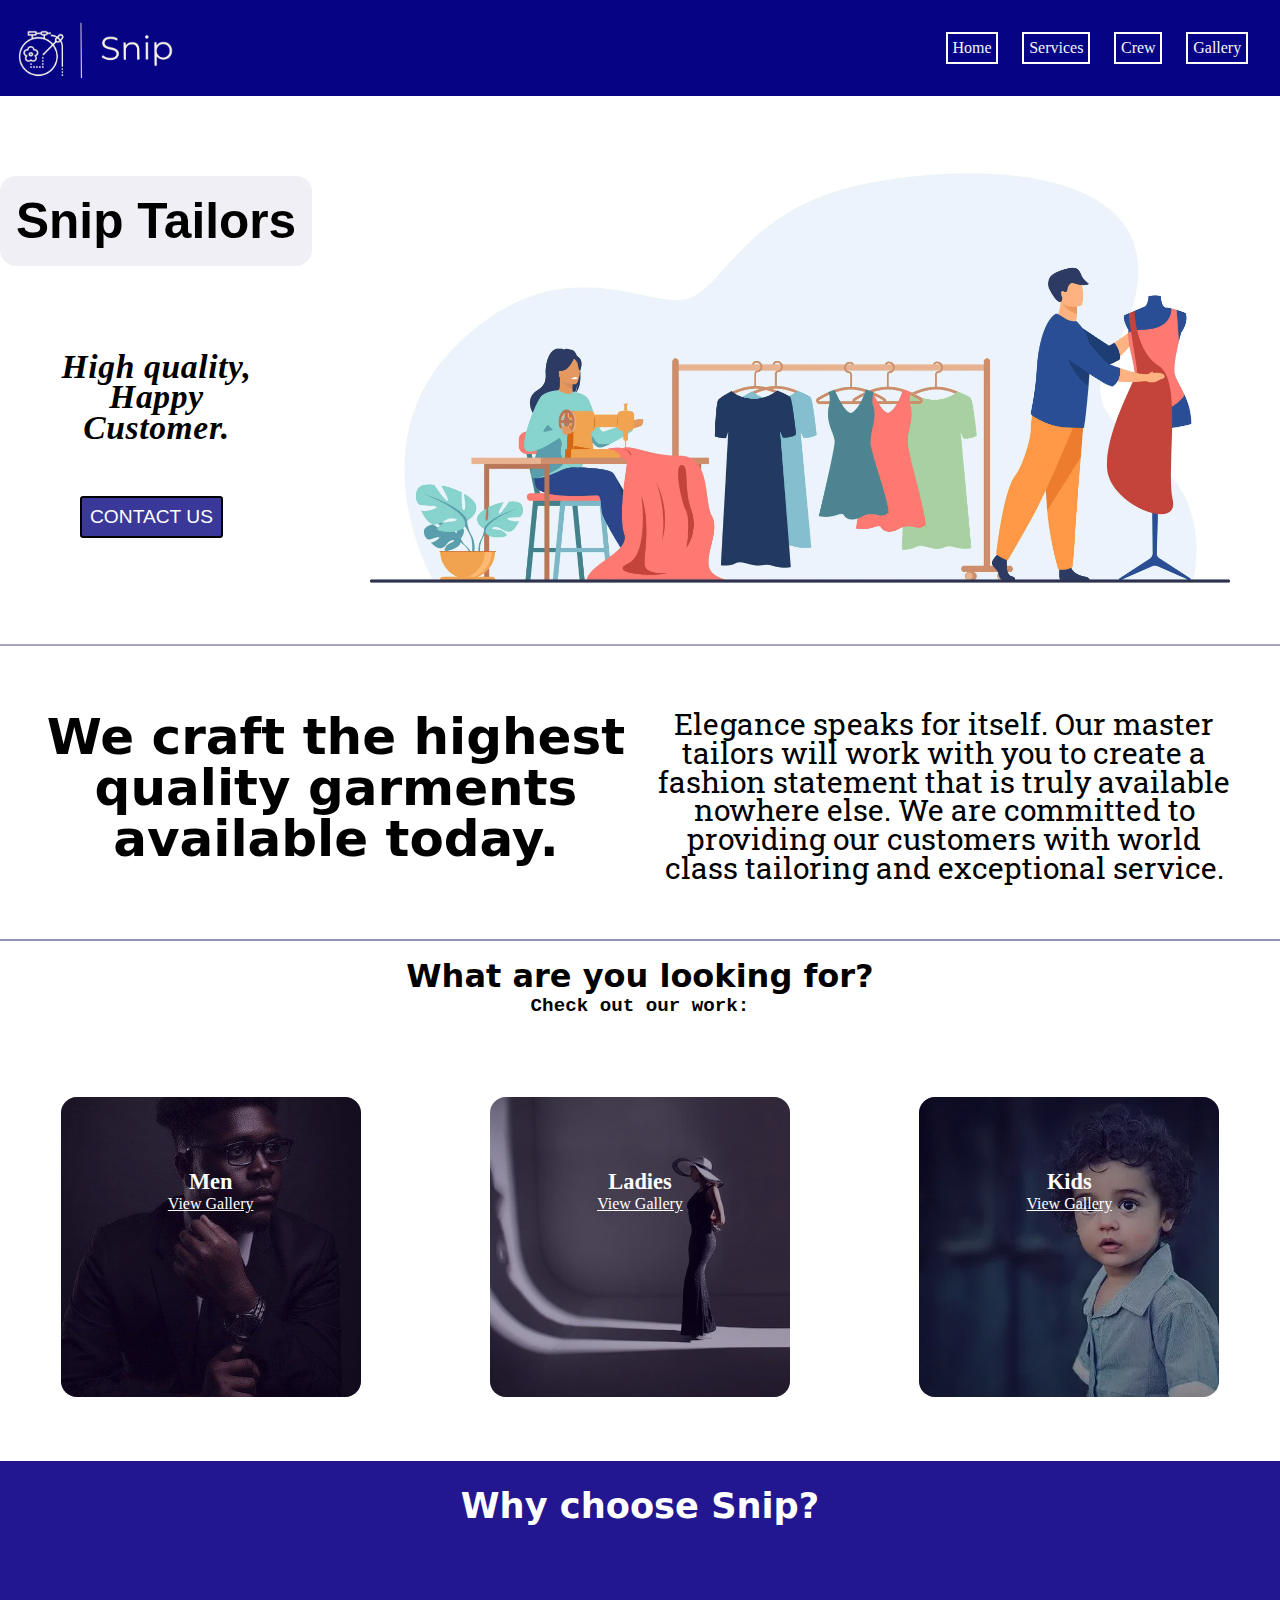
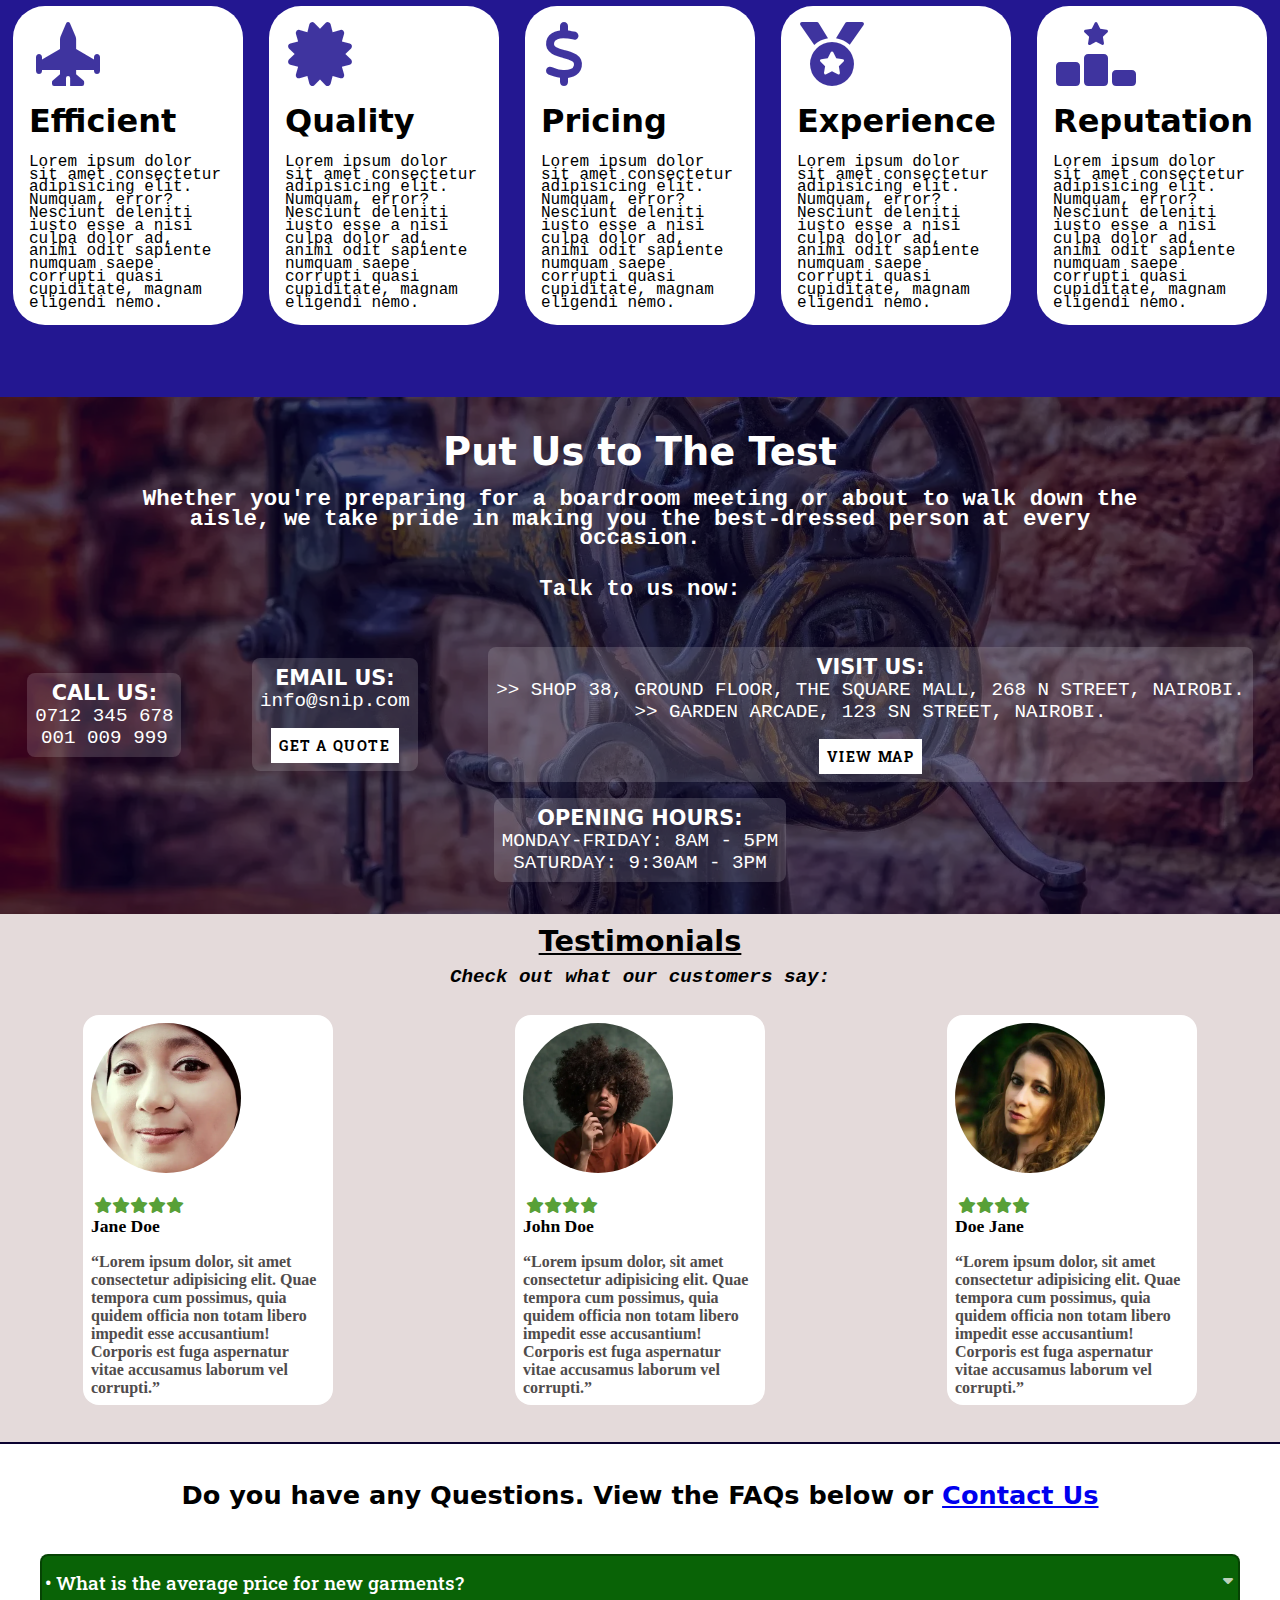
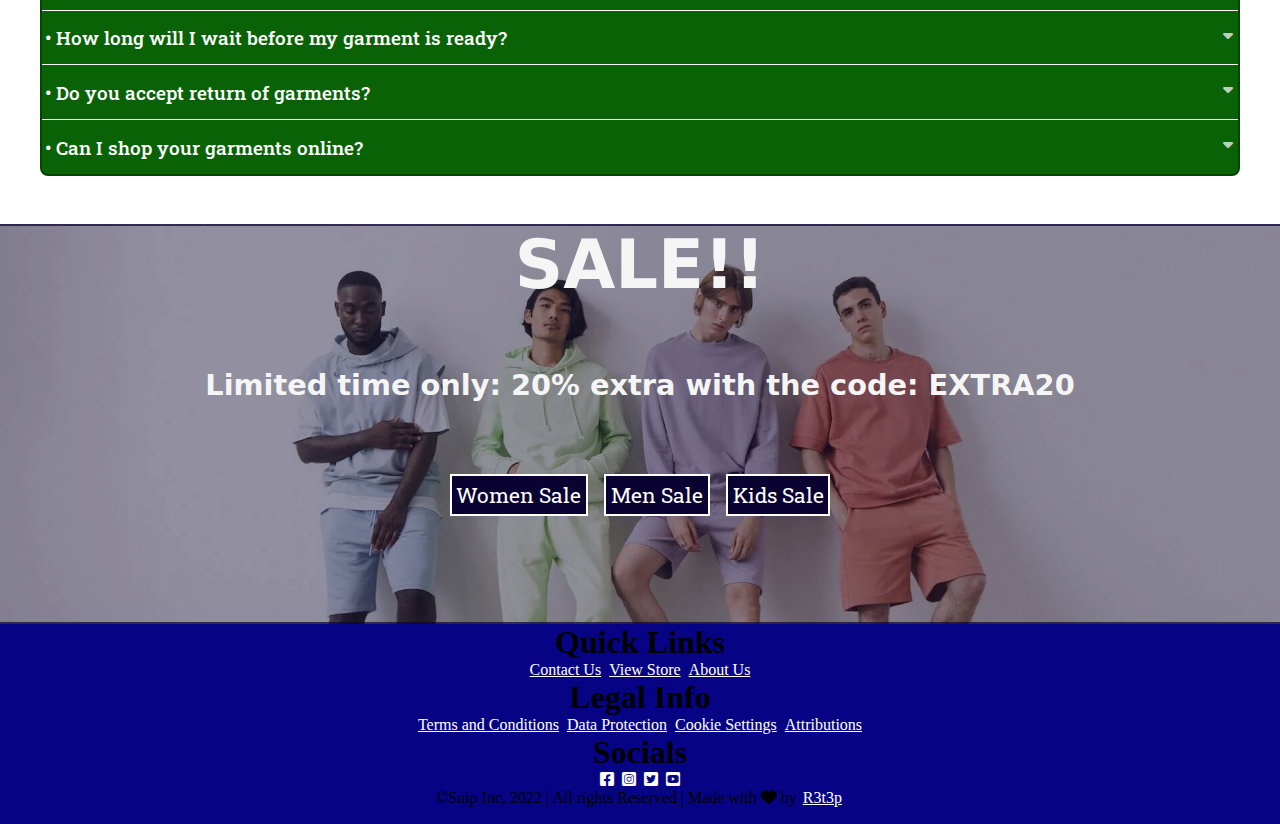
==== commit 81ac7017: "add content to footer section" ====
--- a/index.html
+++ b/index.html
@@ -10,6 +10,7 @@
     <link rel="preconnect" href="https://fonts.gstatic.com" crossorigin> -->
     <link href="https://fonts.googleapis.com/css2?family=Roboto+Slab:wght@300&display=swap" rel="stylesheet">
     <link href="./resources/fontawesome/css/all.css" rel="stylesheet">
+    <link href="./resources/attributions.html" type="text/html">
     <!-- <link href="./resources/fontawesome/fontawesome.css" rel="stylesheet">
     <link href="./resources/fontawesome/brands.css" rel="stylesheet">
     <link href="./resources/fontawesome/solid.css" rel="stylesheet"> -->
@@ -229,19 +230,40 @@
 
     </main>
     
+    <!-- FOOTER SECTION -->
     <footer>
-        <!-- <section class="attributes">
-            <p>Photo by cottonbro: <a href="https://www.pexels.com/photo/group-of-people-in-white-suits-standing-in-the-room-with-brown-brick-walls-and-big-windows-10620480/"></a></p>
-            <p>Photo by SHVETS production: <a href="https://www.pexels.com/photo/four-men-leaning-on-white-wall-9775860/"></a></p>
-            <a href='https://www.freepik.com/photos/diy'>Diy photo created by freepik - www.freepik.com</a>
-            <p>Photo by <a href="https://www.pexels.com/photo/woman-wearing-pink-collared-half-sleeved-top-1036623/">Moose Photos</a></p>
-            <p>Image by <a href="https://pixabay.com/users/husnil24-31067/?utm_source=link-attribution&amp;utm_medium=referral&amp;utm_campaign=image&amp;utm_content=247302">husnil khawatim</a> from <a href="https://pixabay.com//?utm_source=link-attribution&amp;utm_medium=referral&amp;utm_campaign=image&amp;utm_content=247302">Pixabay</a></p>
-            <p>Image by <a href="https://pixabay.com/users/jacksondavid-1857643/?utm_source=link-attribution&amp;utm_medium=referral&amp;utm_campaign=image&amp;utm_content=4711375">Jackson David</a> from <a href="https://pixabay.com//?utm_source=link-attribution&amp;utm_medium=referral&amp;utm_campaign=image&amp;utm_content=4711375">Pixabay</a></p>
-            <p>Image by <a href="https://pixabay.com/users/elsimage-14025988/?utm_source=link-attribution&amp;utm_medium=referral&amp;utm_campaign=image&amp;utm_content=4568761">Dellon Thomas</a> from <a href="https://pixabay.com//?utm_source=link-attribution&amp;utm_medium=referral&amp;utm_campaign=image&amp;utm_content=4568761">Pixabay</a></p>
-            <p>Image by <a href="https://pixabay.com/users/victoria_art-6314823/?utm_source=link-attribution&amp;utm_medium=referral&amp;utm_campaign=image&amp;utm_content=5864279">more photos boosty.to/victoria_art_music</a> from <a href="https://pixabay.com//?utm_source=link-attribution&amp;utm_medium=referral&amp;utm_campaign=image&amp;utm_content=5864279">Pixabay</a></p>
-            <p>Image by <a href="https://pixabay.com/users/bessi-909086/?utm_source=link-attribution&amp;utm_medium=referral&amp;utm_campaign=image&amp;utm_content=817373">bess.hamiti@gmail.com</a> from <a href="https://pixabay.com//?utm_source=link-attribution&amp;utm_medium=referral&amp;utm_campaign=image&amp;utm_content=817373">Pixabay</a></p>
-            <p>Image by <a href="https://pixabay.com/users/stux-12364/?utm_source=link-attribution&amp;utm_medium=referral&amp;utm_campaign=image&amp;utm_content=4117017">Stefan Schweihofer</a> from <a href="https://pixabay.com//?utm_source=link-attribution&amp;utm_medium=referral&amp;utm_campaign=image&amp;utm_content=4117017">Pixabay</a></p>
-        </section> -->
+        <section class="footer-container">
+            <div class="quick-links footer-types">
+                <h1>Quick Links</h1>
+                <div class="footer-links">
+                    <a href="./contact.html">Contact Us</a>
+                    <a href="./store.html">View Store</a>
+                    <a href="./about.html">About Us</a>
+                </div>
+            </div>
+
+            <div class="legal footer-types">
+                <h1>Legal Info</h1>
+                <div class="footer-links">
+                    <a href="./terms.html">Terms and Conditions</a>
+                    <a href="./data.html">Data Protection</a>
+                    <a href="./cookie.html">Cookie Settings</a>
+                    <a href="./resources/attributions.html" target="_blank">Attributions</a>
+                </div>
+            </div>
+
+            <div class="socials footer-types">
+                <h1>Socials</h1>
+                <div class="footer-links" id="social">
+                    <a href="https://facebook.com" target="_blank" class="facebook"><span class="fa-brands fa-square-facebook"></span></a>
+                    <a href="https://instagram.com" target="_blank"><span class="fa-brands fa-square-instagram"></span></a>
+                    <a href="https://twitter.com" target="_blank"><span class="fa-brands fa-square-twitter"></span></a>
+                    <a href="https://youtube.com" target="_blank"><span class="fa-brands fa-square-youtube"></span></a>
+                </div>
+            </div>
+        </section>
+        <p class="footer-text">&copy;Snip Inc, 2022 | All rights Reserved | Made with <span class="fa-solid fa-heart"></span> by <a href="https://github.com/pggitau" target="_blank">R3t3p</a></p>
     </footer>
+        
 </body>
 </html>--- a/resources/css/styles.css
+++ b/resources/css/styles.css
@@ -1140,7 +1140,7 @@
 
 /* SALE SECTION */
 .sale-container {
-    border-block: 2px solid rgb(10, 2, 48);
+    border-block: 2px solid rgba(10, 2, 48, 0.822);
     text-align: center;
     font-family: system-ui, -apple-system, BlinkMacSystemFont, 'Segoe UI', Roboto, Oxygen, Ubuntu, Cantarell, 'Open Sans', 'Helvetica Neue', sans-serif;
     /* padding: .5rem; */
@@ -1161,7 +1161,7 @@
     right: 0;
     width: 100%;
     height: 100%;
-    background-color: rgb(117, 4, 13);
+    background-color: rgb(5, 1, 43);
     opacity: .4;
     z-index: -1;
 }
@@ -1192,17 +1192,18 @@
     gap: 1rem;
 }
 .sale a{
-    border: 2px solid rgb(27, 5, 5);
+    border: 2px solid rgb(255, 255, 255);
     padding: .3rem;
     color: white;
     background-color: rgb(10, 2, 48);
     text-decoration: none;
     font-size: 1.1rem;
-    transition: background-color 350ms ease-in, color 350ms ease-in;
+    transition: background-color 350ms ease-in, color 350ms ease-in, border-color 350ms ease-in;
 }
 .sale a:hover{
+    border-color: rgb(10, 2, 48); 
     background-color: white;
-    color: rgb(10, 2, 48);
+    color: rgb(0, 0, 0);
 }
 
 @media (min-width: 1024px) {
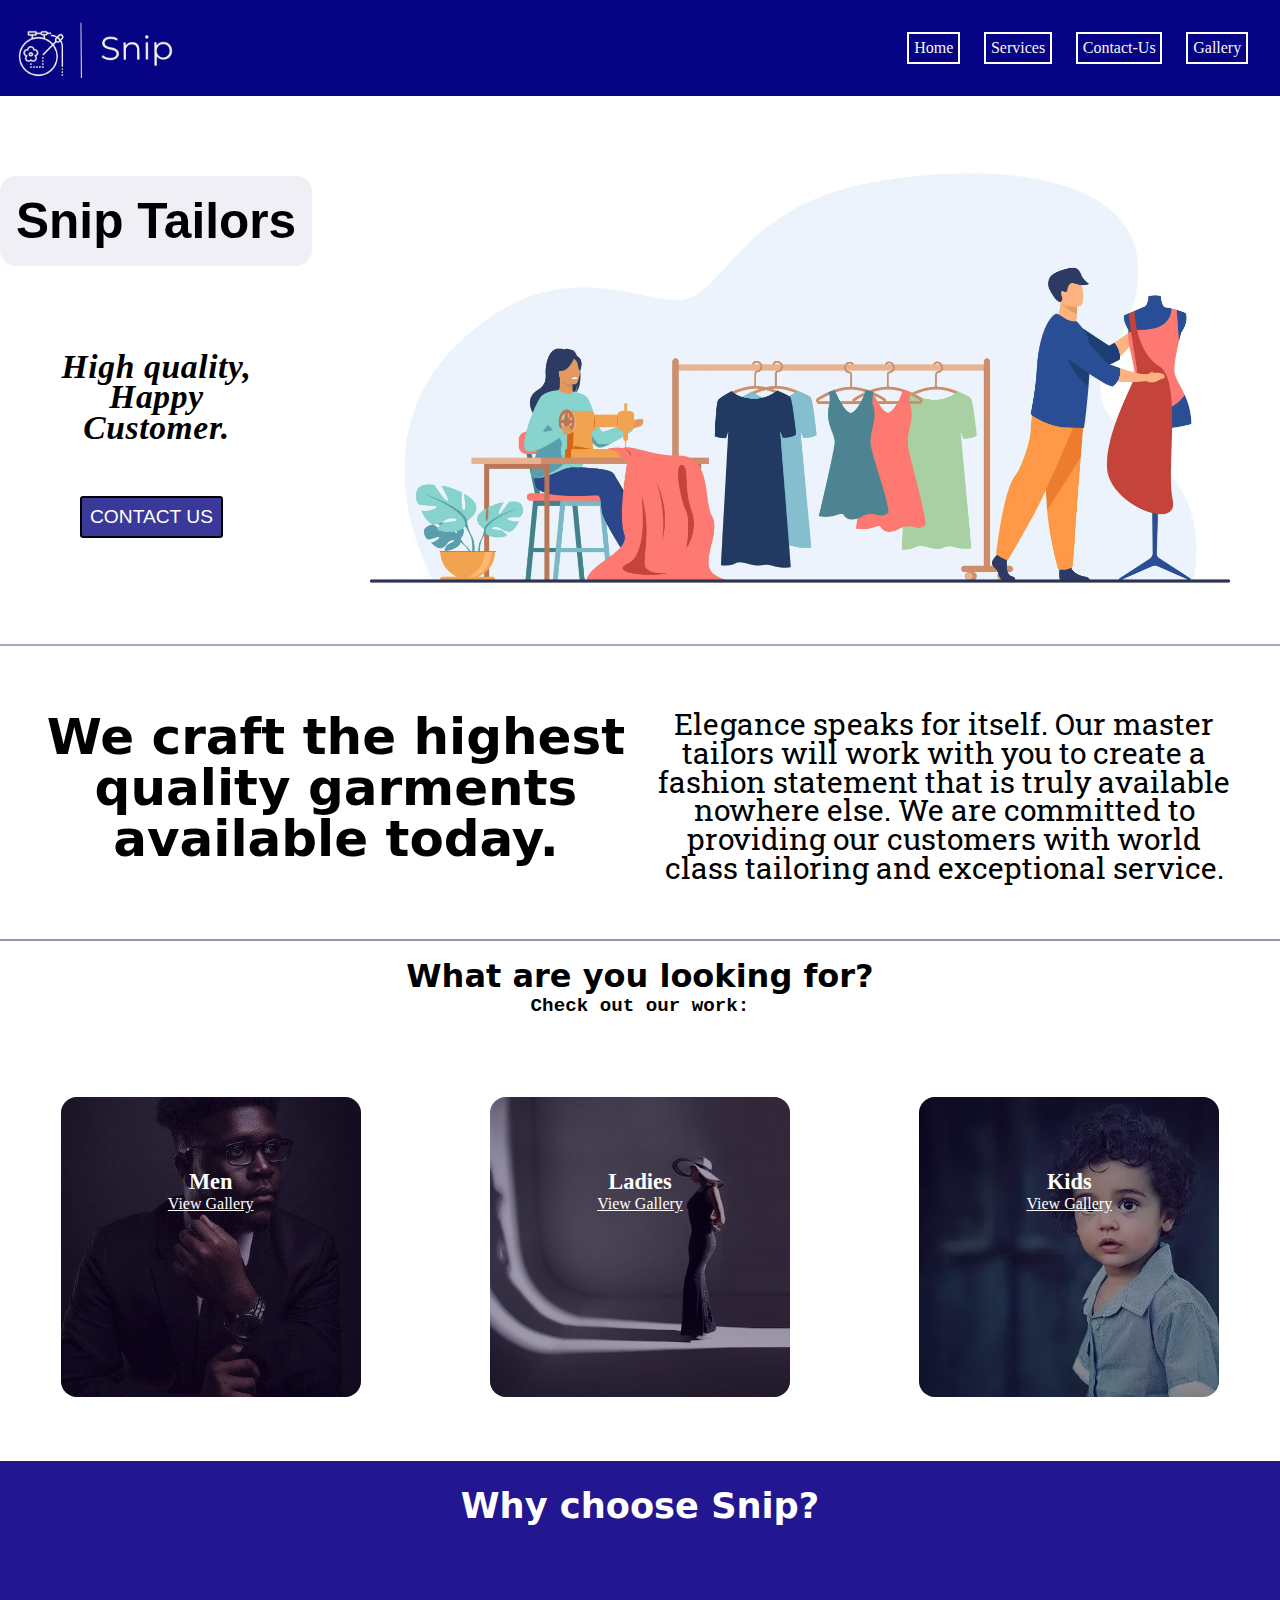
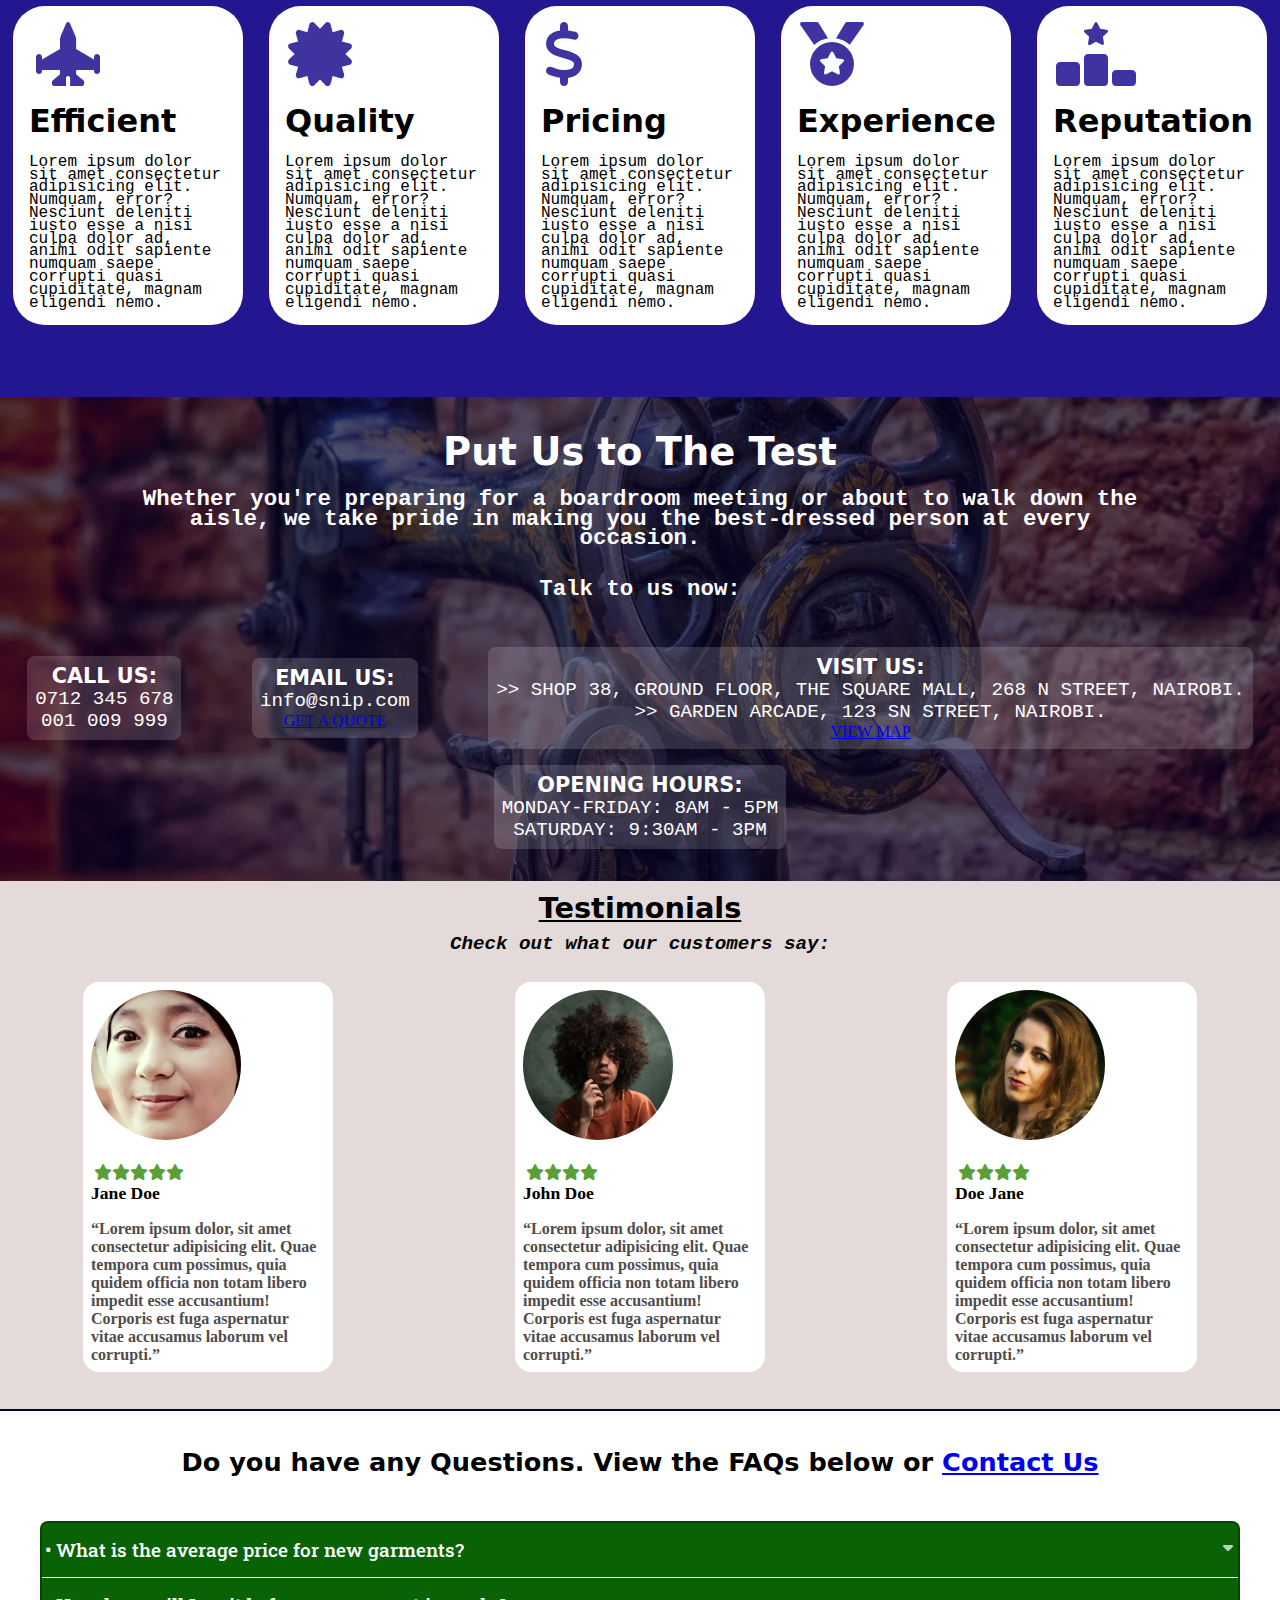
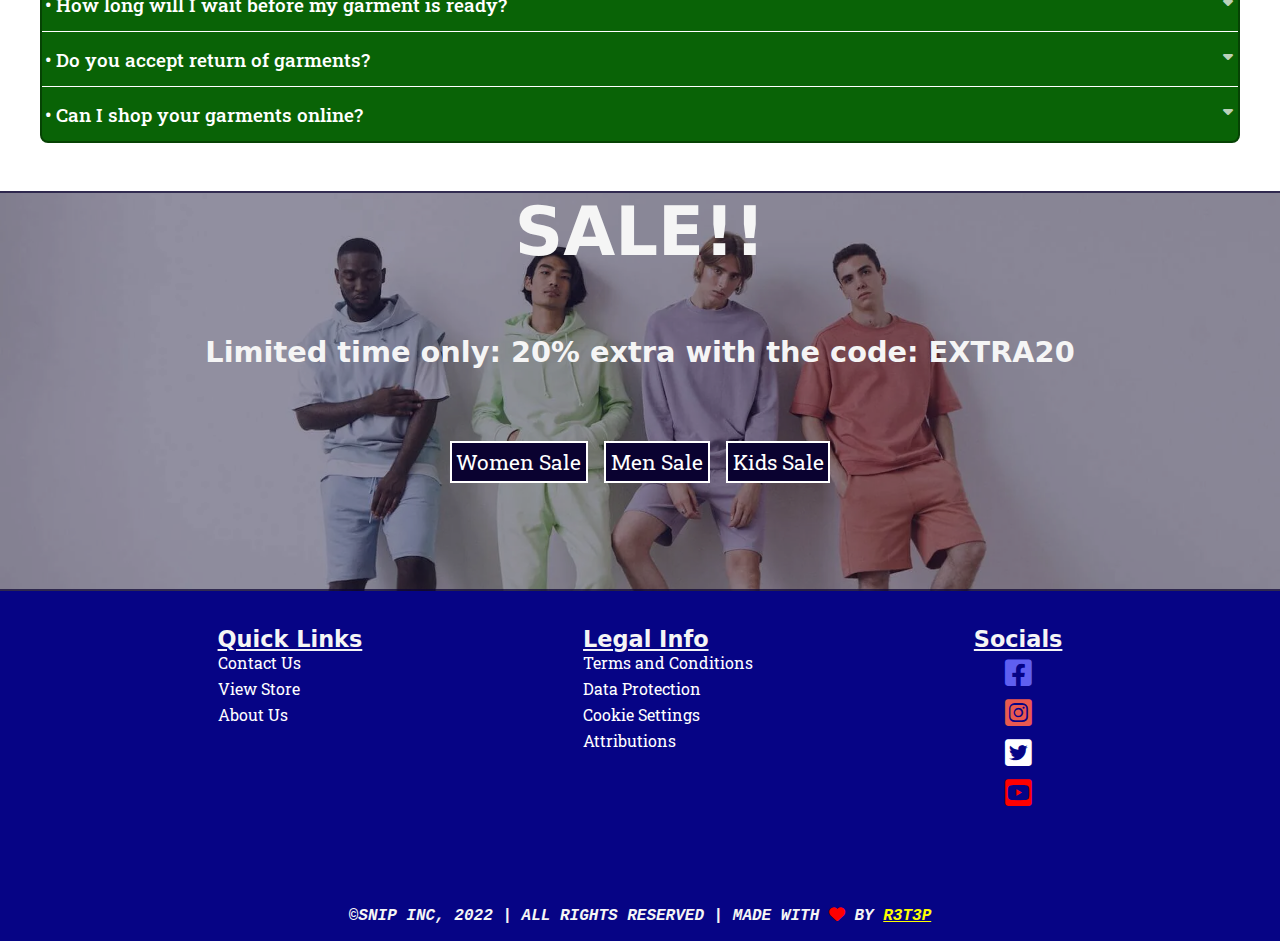
==== commit cd0d5621: "edit page links" ====
--- a/index.html
+++ b/index.html
@@ -10,7 +10,7 @@
     <link rel="preconnect" href="https://fonts.gstatic.com" crossorigin> -->
     <link href="https://fonts.googleapis.com/css2?family=Roboto+Slab:wght@300&display=swap" rel="stylesheet">
     <link href="./resources/fontawesome/css/all.css" rel="stylesheet">
-    <link href="./resources/attributions.html" type="text/html">
+    <link href="./pages/attributions.html" type="text/html">
     <!-- <link href="./resources/fontawesome/fontawesome.css" rel="stylesheet">
     <link href="./resources/fontawesome/brands.css" rel="stylesheet">
     <link href="./resources/fontawesome/solid.css" rel="stylesheet"> -->
@@ -26,7 +26,7 @@
             <ul id="primary-navigation" class="primary-navigation flex">
                 <li><a href="index.html">Home</a></li>
                 <li><a href="services.html">Services</a></li>
-                <li><a href="crew.html">Crew</a></li>
+                <li><a href="./pages/contact/contact.html">Contact-Us</a></li>
                 <li><a href="gallery.html">Gallery</a></li>
             </ul>
         </nav>
@@ -52,7 +52,7 @@
         <div class="image-header"></div>
 
         <div class="header-btn">
-            <a href="./contact.html"><button>CONTACT US</button></a>
+            <a href="./pages/contact/contact.html"><button>CONTACT US</button></a>
         </div>
     </section>
 
@@ -138,13 +138,13 @@
                 <div class="email-us contact">
                    <h1>EMAIL US:</h1>
                    <p>info@snip.com</p>
-                   <button>GET A QUOTE</button>
+                   <a href="./pages/contact/contact.html">GET A QUOTE</a>
                 </div>
                 <div class="visit-us contact">
                     <h1>VISIT US:</h1>
                     <p>>> SHOP 38, GROUND FLOOR, THE SQUARE MALL, 268 N STREET, NAIROBI.</p>
                     <p>>> GARDEN ARCADE, 123 SN STREET, NAIROBI.</p>
-                    <button>VIEW MAP</button>
+                    <a href="./pages/maps.html">VIEW MAP</a>
                 </div>
                 <div class="opening-hours contact">
                     <h1>OPENING HOURS:</h1>
@@ -179,7 +179,7 @@
 
         <!-- FAQ section -->
         <section class="faq-container">
-            <h1>Do you have any Questions. View the FAQs below or <a href="./contact.html">Contact Us</a></h1>
+            <h1>Do you have any Questions. View the FAQs below or <a href="./pages/contact/contact.html">Contact Us</a></h1>
             <div class="accordion">
                 <div>
                     <input type="checkbox" name="faq-accordion" id="question1" class="accordion-input">
@@ -236,7 +236,7 @@
             <div class="quick-links footer-types">
                 <h1>Quick Links</h1>
                 <div class="footer-links">
-                    <a href="./contact.html">Contact Us</a>
+                    <a href="./pages/contact/contact.html">Contact Us</a>
                     <a href="./store.html">View Store</a>
                     <a href="./about.html">About Us</a>
                 </div>
@@ -248,7 +248,7 @@
                     <a href="./terms.html">Terms and Conditions</a>
                     <a href="./data.html">Data Protection</a>
                     <a href="./cookie.html">Cookie Settings</a>
-                    <a href="./resources/attributions.html" target="_blank">Attributions</a>
+                    <a href="./pages/attributions.html" target="_blank">Attributions</a>
                 </div>
             </div>
 
--- a/resources/css/styles.css
+++ b/resources/css/styles.css
@@ -1197,7 +1197,7 @@
     color: white;
     background-color: rgb(10, 2, 48);
     text-decoration: none;
-    font-size: 1.1rem;
+    font-size: 1rem;
     transition: background-color 350ms ease-in, color 350ms ease-in, border-color 350ms ease-in;
 }
 .sale a:hover{
@@ -1205,7 +1205,15 @@
     background-color: white;
     color: rgb(0, 0, 0);
 }
-
+/* media queries for sale section */
+@media (max-width: 283px) {
+    .sale-links {
+        padding: 0rem;
+    }
+    .sale a{
+        font-size: .8rem;
+    }
+}
 @media (min-width: 1024px) {
     .sale-container {
         height: 400px;
@@ -1224,19 +1232,106 @@
     }
 }
 
+
 /*to minimise transition when resizing screen [its not really necessary]*/
 .resize-animation-stopper * {
     transition: none !important;
     animation: none !important;
 }
 
-/* FOOTER STYLING */
+/* FOOTER SECTION STYLING */
 footer {
+    /* text-align: center; */
+    /* border: 2px solid rgb(194, 14, 14); */
+    font-family: system-ui, -apple-system, BlinkMacSystemFont, 'Segoe UI', Roboto, Oxygen, Ubuntu, Cantarell, 'Open Sans', 'Helvetica Neue', sans-serif;
+    background-color: rgb(6, 4, 133);
+    height: 350px;
+    /* padding-block: 2rem; */
+    display: flex;
+    flex-direction: column;
+    justify-content: space-between;
+    /* gap: .5rem; */
+
+}
+.footer-container {
+    /* border: 2px solid rgb(163, 153, 153); */
+    padding-top: 2rem;
+    display: flex;
+    justify-content: space-evenly;
+}
+.footer-container h1 {
+    font-size: 1.4rem;
+    color: whitesmoke;
+    text-decoration: underline;
+}
+.footer-container a {
+    color: white;
+    text-decoration: none;
+    transition: color 250ms ease-in;
+    /* padding-inline: 2px; */
+}
+.footer-container a:hover {
+    color: rgb(170, 255, 0);
+}
+.footer-types {
+    /* border: 2px solid white; */
+    padding: .2rem;
+}
+.footer-links {
+    font-family: 'Roboto Slab', serif;
+    display: flex;
+    flex-direction: column;
+    gap: .3rem;
+}
+#social {
+    align-items: center;
+    gap: 0;
+    font-size: 1.9rem;
+}
+.fa-square-facebook{
+    color: rgb(95, 95, 240);
+}
+.fa-square-instagram{
+    color: rgb(233, 89, 80);
+}
+.fa-square-twitter{
+    color: rgb(255, 255, 255);
+}
+.fa-square-youtube{
+    color: red;
+}
+.socials .fa-brands:hover{
+    /* color: rgb(230, 48, 48); */
+    font-size: 2.4rem;
+}
+.footer-text {
+    /* border: 2px solid rgb(255, 217, 0); */
+    font-family:'Courier New', Courier, monospace;
+    text-transform: uppercase;
+    /* padding-block: .5rem; */
     text-align: center;
-    background-color: rgb(6, 4, 133);
-    height: 200px;
-}
-footer a {
-    color: white;
-    padding-inline: 2px;
+    color: whitesmoke;
+    font-style: italic;
+    font-weight: bolder;
+    font-size: 1rem;
+    padding-bottom: 1rem;
+}
+.footer-text span {
+    color: red;
+}
+.footer-text a {
+    color: yellow;
+}
+/* media queries for footer section */
+@media (max-width: 425px) {
+    .footer-container h1 {
+        font-size: 1.2rem;
+    }
+    .quick-links a,
+    .legal a {
+        font-size: .9rem;
+    }
+    #social {
+        font-size: 1.5rem;
+    }
 }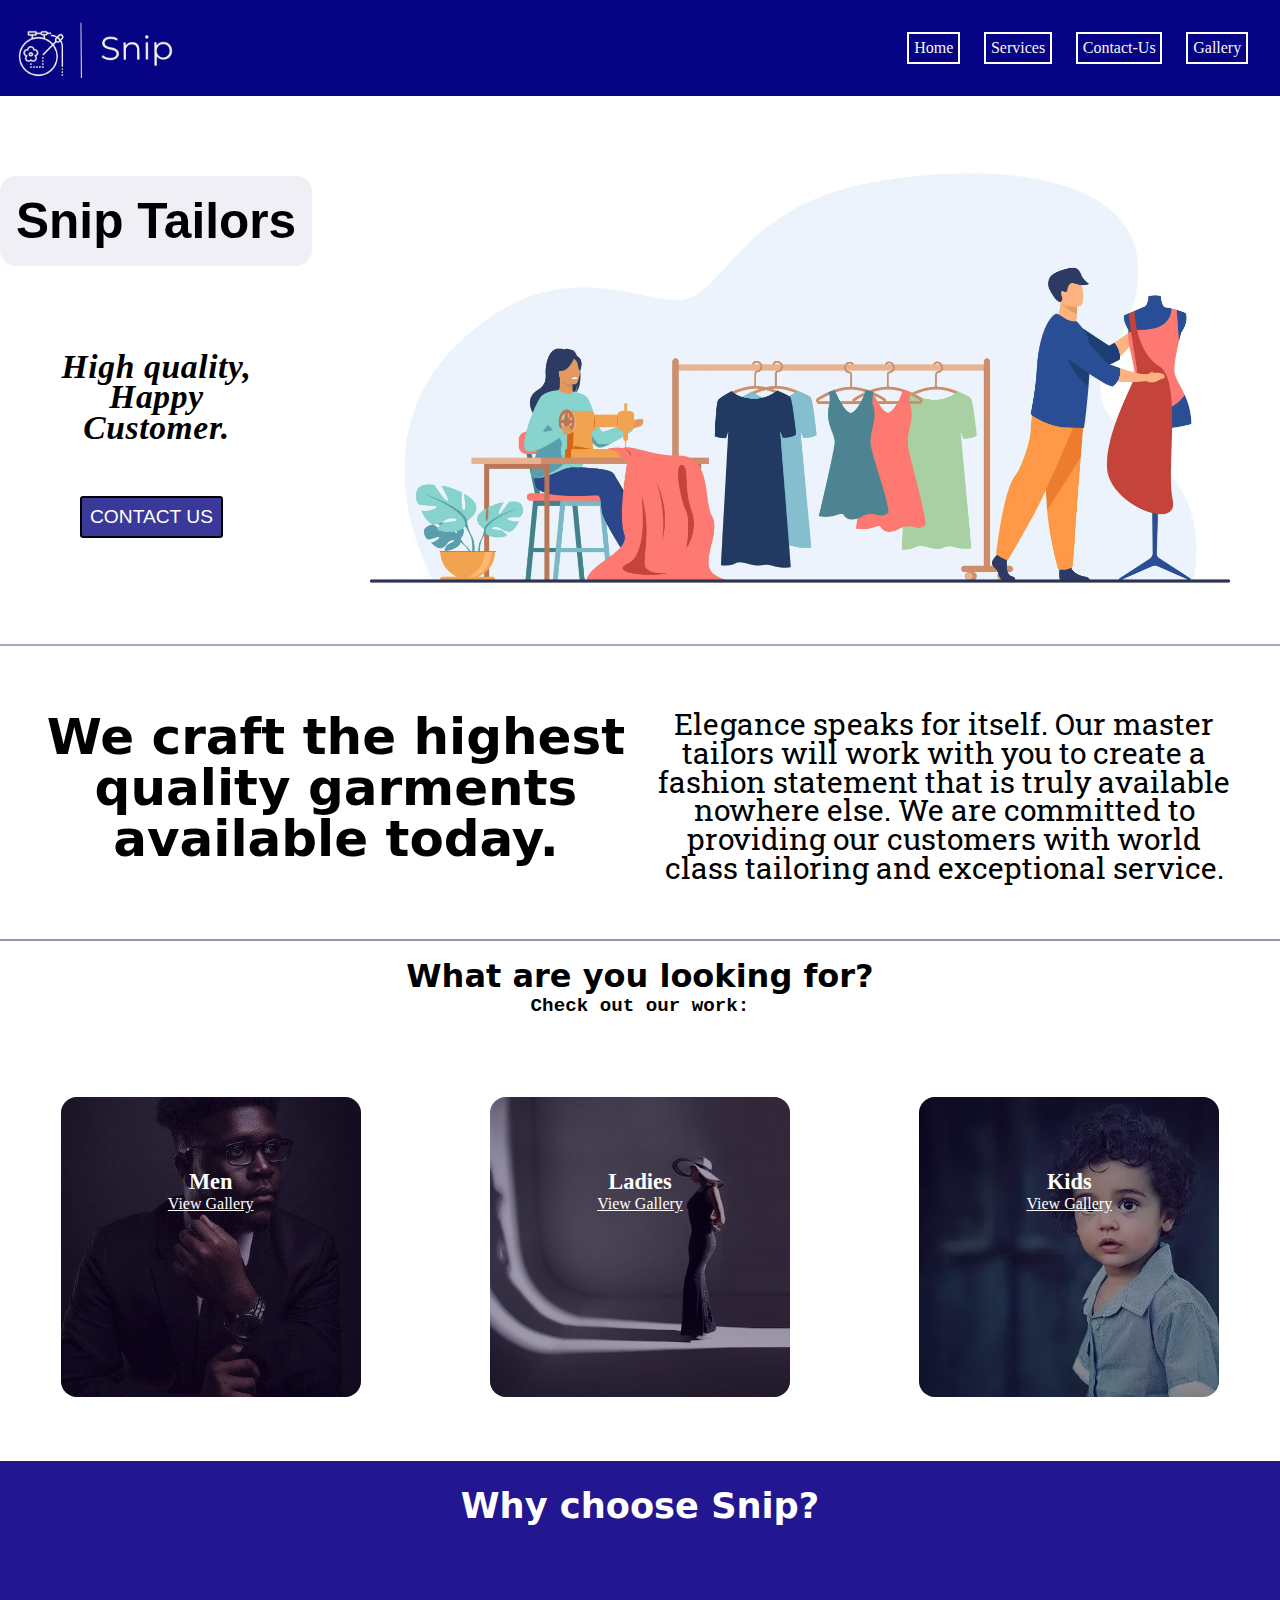
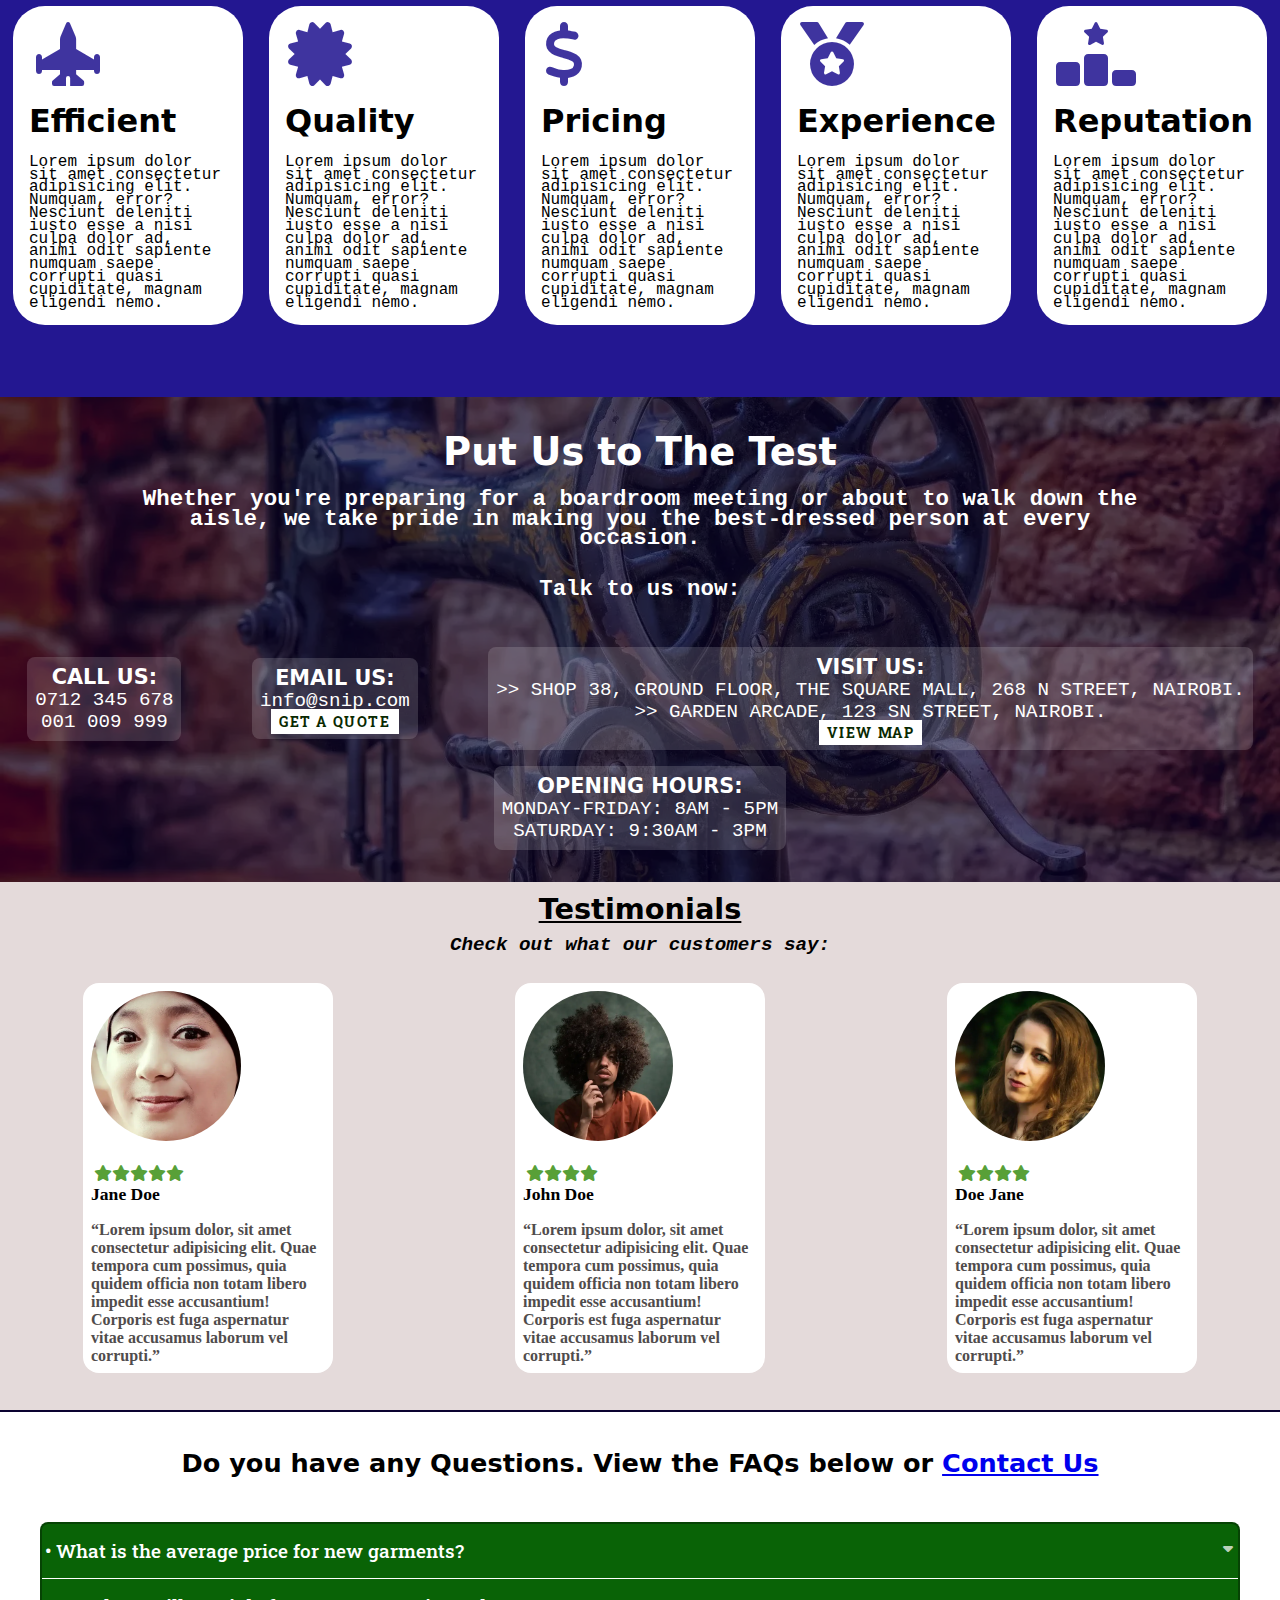
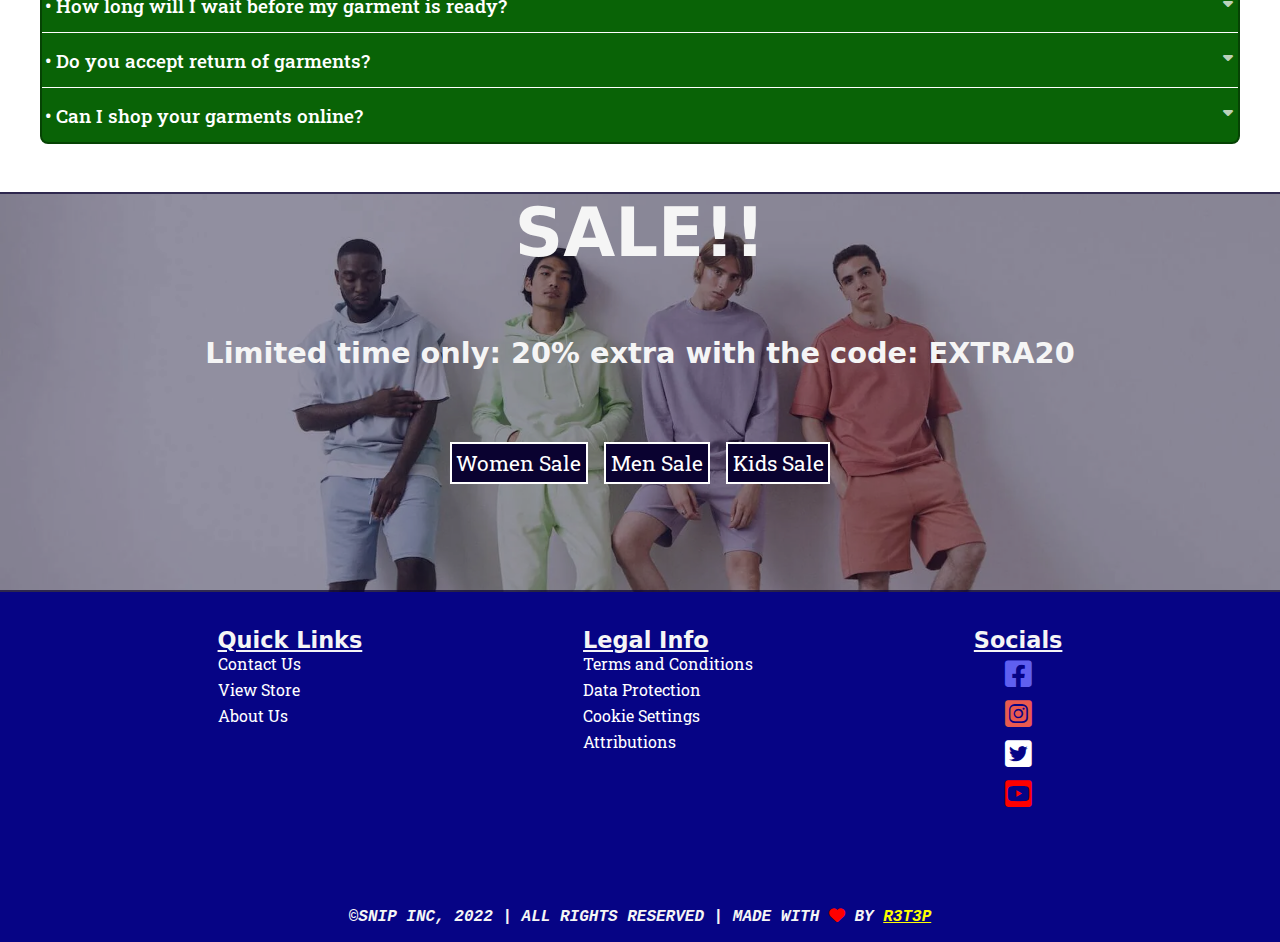
==== commit bbb8d73a: "edit link code" ====
--- a/index.html
+++ b/index.html
@@ -10,7 +10,6 @@
     <link rel="preconnect" href="https://fonts.gstatic.com" crossorigin> -->
     <link href="https://fonts.googleapis.com/css2?family=Roboto+Slab:wght@300&display=swap" rel="stylesheet">
     <link href="./resources/fontawesome/css/all.css" rel="stylesheet">
-    <link href="./pages/attributions.html" type="text/html">
     <!-- <link href="./resources/fontawesome/fontawesome.css" rel="stylesheet">
     <link href="./resources/fontawesome/brands.css" rel="stylesheet">
     <link href="./resources/fontawesome/solid.css" rel="stylesheet"> -->
@@ -144,7 +143,7 @@
                     <h1>VISIT US:</h1>
                     <p>>> SHOP 38, GROUND FLOOR, THE SQUARE MALL, 268 N STREET, NAIROBI.</p>
                     <p>>> GARDEN ARCADE, 123 SN STREET, NAIROBI.</p>
-                    <a href="./pages/maps.html">VIEW MAP</a>
+                    <a href="./pages/map/maps.html">VIEW MAP</a>
                 </div>
                 <div class="opening-hours contact">
                     <h1>OPENING HOURS:</h1>
@@ -248,7 +247,7 @@
                     <a href="./terms.html">Terms and Conditions</a>
                     <a href="./data.html">Data Protection</a>
                     <a href="./cookie.html">Cookie Settings</a>
-                    <a href="./pages/attributions.html" target="_blank">Attributions</a>
+                    <a href="./pages/attribution/attributions.html">Attributions</a>
                 </div>
             </div>
 
--- a/resources/css/styles.css
+++ b/resources/css/styles.css
@@ -306,11 +306,11 @@
     font-weight: lighter;
     background-color: rgb(58, 56, 153);
     padding: .4rem;
+    transition: all 350ms ease;
 }
 .header-btn button:hover {
     cursor: pointer;
     background-color: rgb(156, 5, 5);
-    transition: all 350ms ease;
 }
 /* media queries for image-header section */
 @media (min-width: 230px) and (max-width: 360px) {
@@ -888,18 +888,20 @@
     font-family:'Courier New', Courier, monospace;
     font-size: 1.1rem;
 }
-.contact button {
-    margin-top: 1rem;
-    padding: .5rem;
+.contact a {
+    text-decoration: none;
+    margin-top: 1.1rem;
+    padding: .2rem .5rem;
     font-weight: bolder;
     font-size: .9rem;
     background-color: rgb(255, 255, 255);
+    color: rgb(9, 41, 1);
     letter-spacing: .1rem;
     font-family: 'Roboto Slab', serif;
     border: 0;
     transition: background-color 250ms ease-in-out, color 250ms ease-in-out;
 }
-.contact button:hover {
+.contact a:hover {
     background-color: rgb(20, 59, 2);
     color: blanchedalmond;
     cursor: pointer;
@@ -938,7 +940,6 @@
         background-image: url("../images/sewing-machine-1920.webp");
     }
 }
-
 
 /* TESTIMONIALS SECTION */
 .testimonials-container {
@@ -1251,7 +1252,6 @@
     flex-direction: column;
     justify-content: space-between;
     /* gap: .5rem; */
-
 }
 .footer-container {
     /* border: 2px solid rgb(163, 153, 153); */
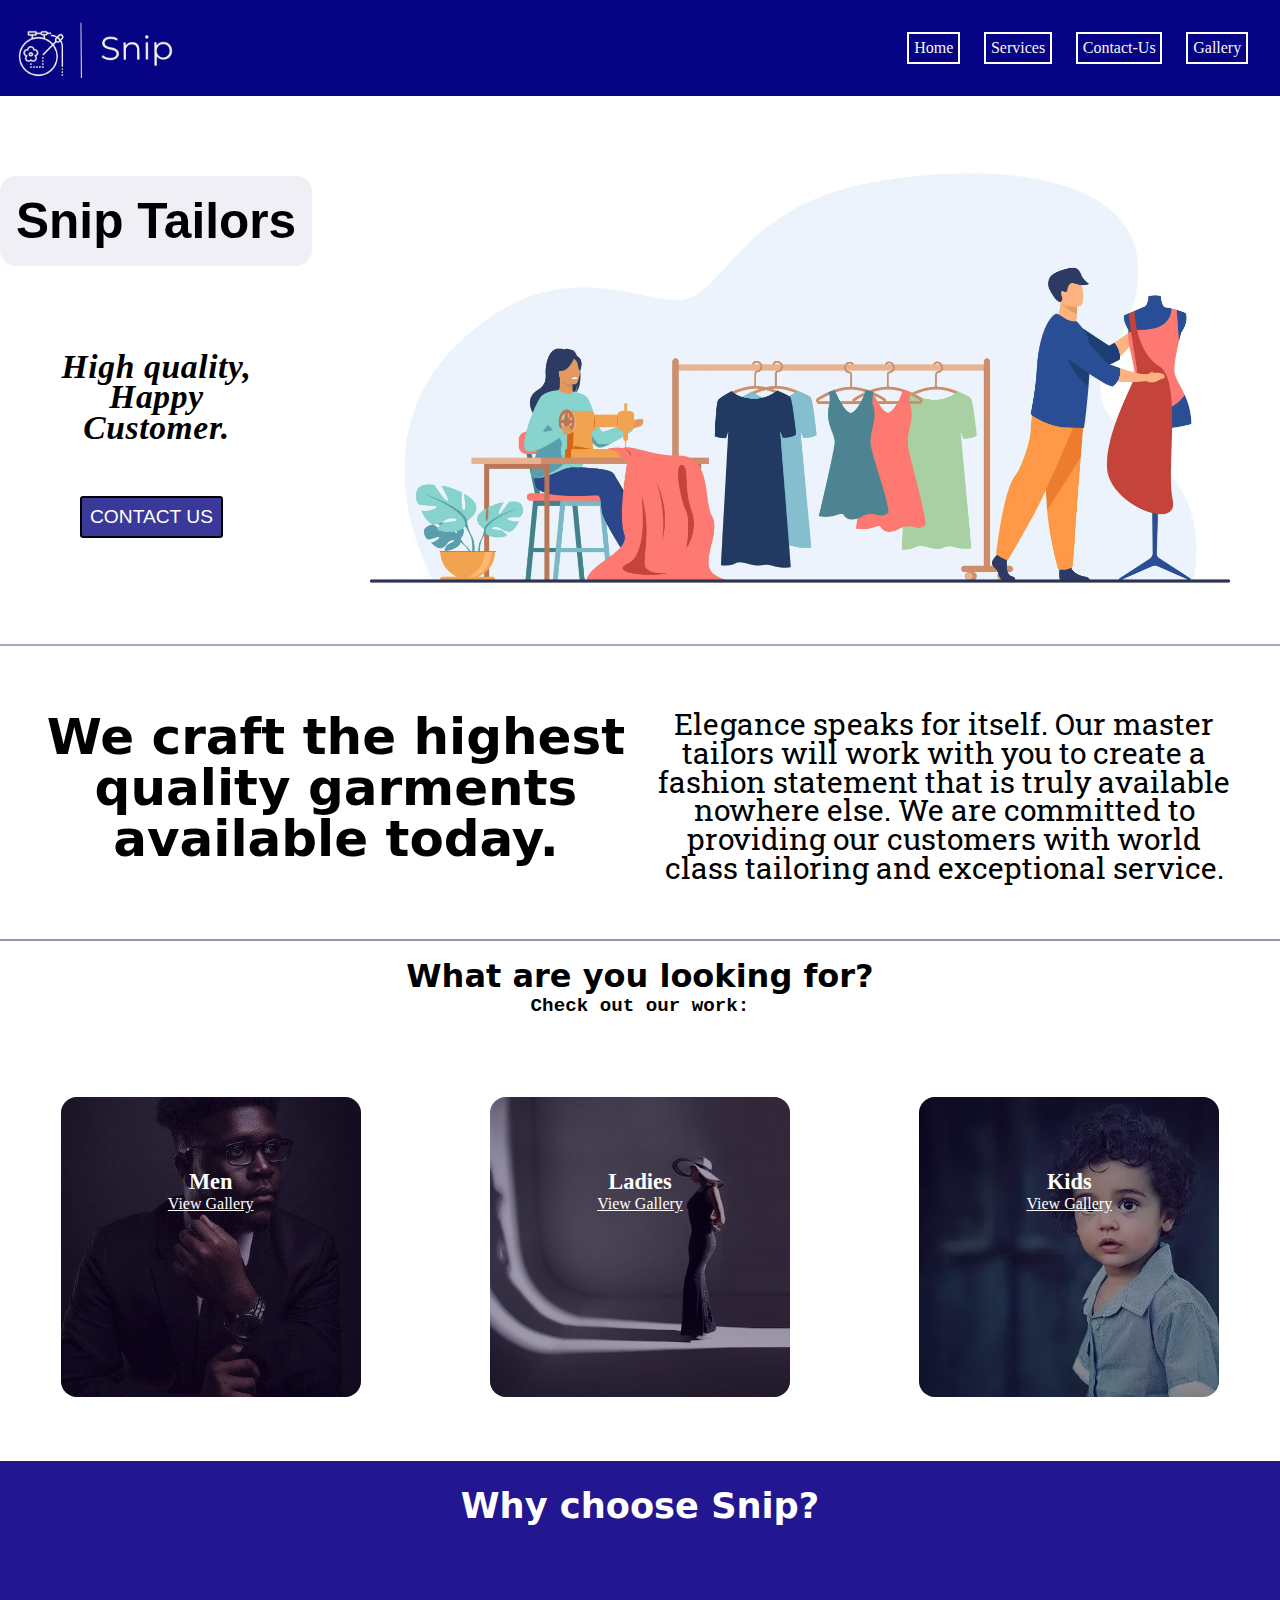
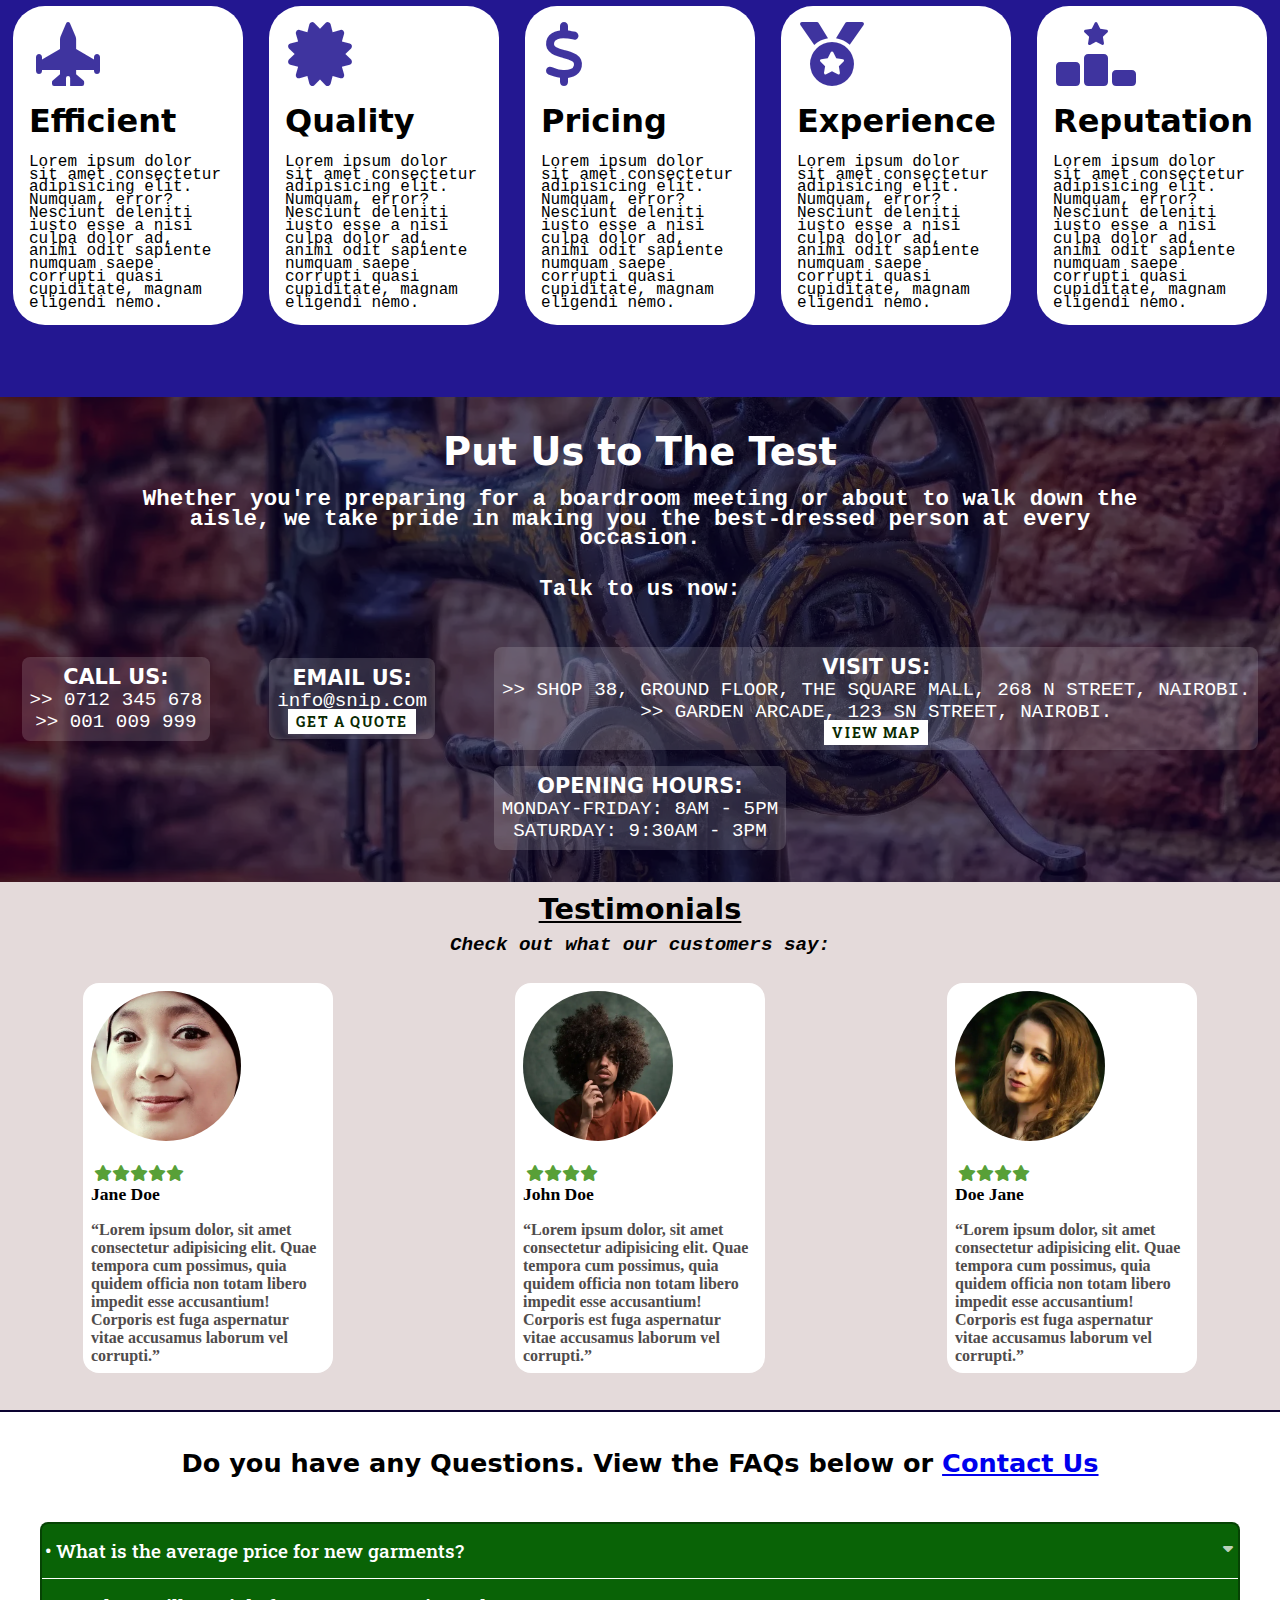
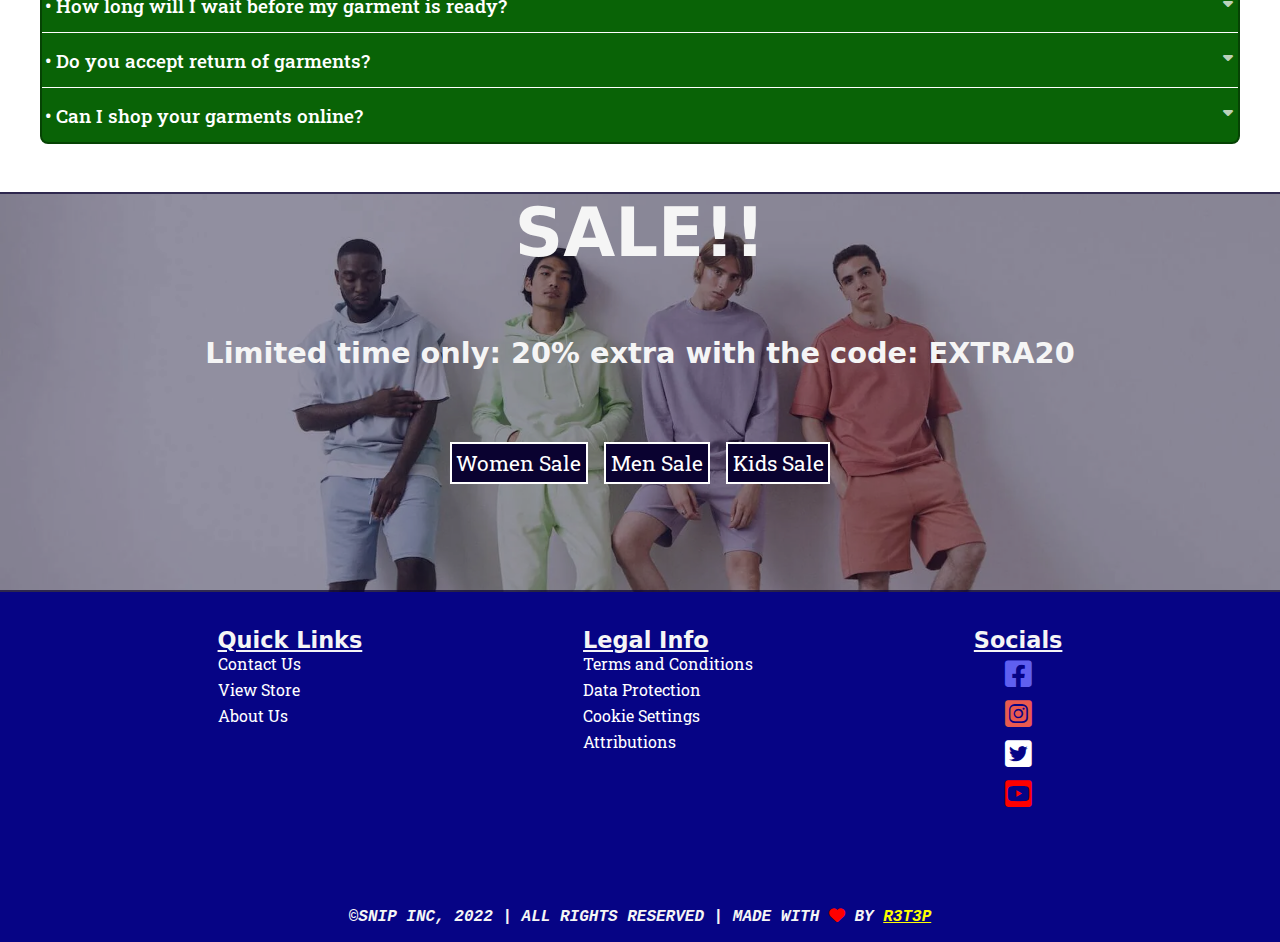
==== commit 50786779: "edit text in index.html" ====
--- a/index.html
+++ b/index.html
@@ -10,6 +10,11 @@
     <link rel="preconnect" href="https://fonts.gstatic.com" crossorigin> -->
     <link href="https://fonts.googleapis.com/css2?family=Roboto+Slab:wght@300&display=swap" rel="stylesheet">
     <link href="./resources/fontawesome/css/all.css" rel="stylesheet">
+
+    <link rel="apple-touch-icon" sizes="180x180" href="./favicon/apple-touch-icon.png">
+    <link rel="icon" type="image/png" sizes="32x32" href="./favicon/favicon-32x32.png">
+    <link rel="icon" type="image/png" sizes="16x16" href="./favicon/favicon-16x16.png">
+    <link rel="manifest" href="./favicon/site.webmanifest">
     <!-- <link href="./resources/fontawesome/fontawesome.css" rel="stylesheet">
     <link href="./resources/fontawesome/brands.css" rel="stylesheet">
     <link href="./resources/fontawesome/solid.css" rel="stylesheet"> -->
@@ -131,8 +136,8 @@
             <div class="contact-us-list">
                 <div class="call-us contact">
                     <h1>CALL US:</h1>
-                    <p>0712 345 678</p>
-                    <p>001 009 999</p>
+                    <p>>> 0712 345 678</p>
+                    <p>>> 001 009 999</p>
                 </div>
                 <div class="email-us contact">
                    <h1>EMAIL US:</h1>
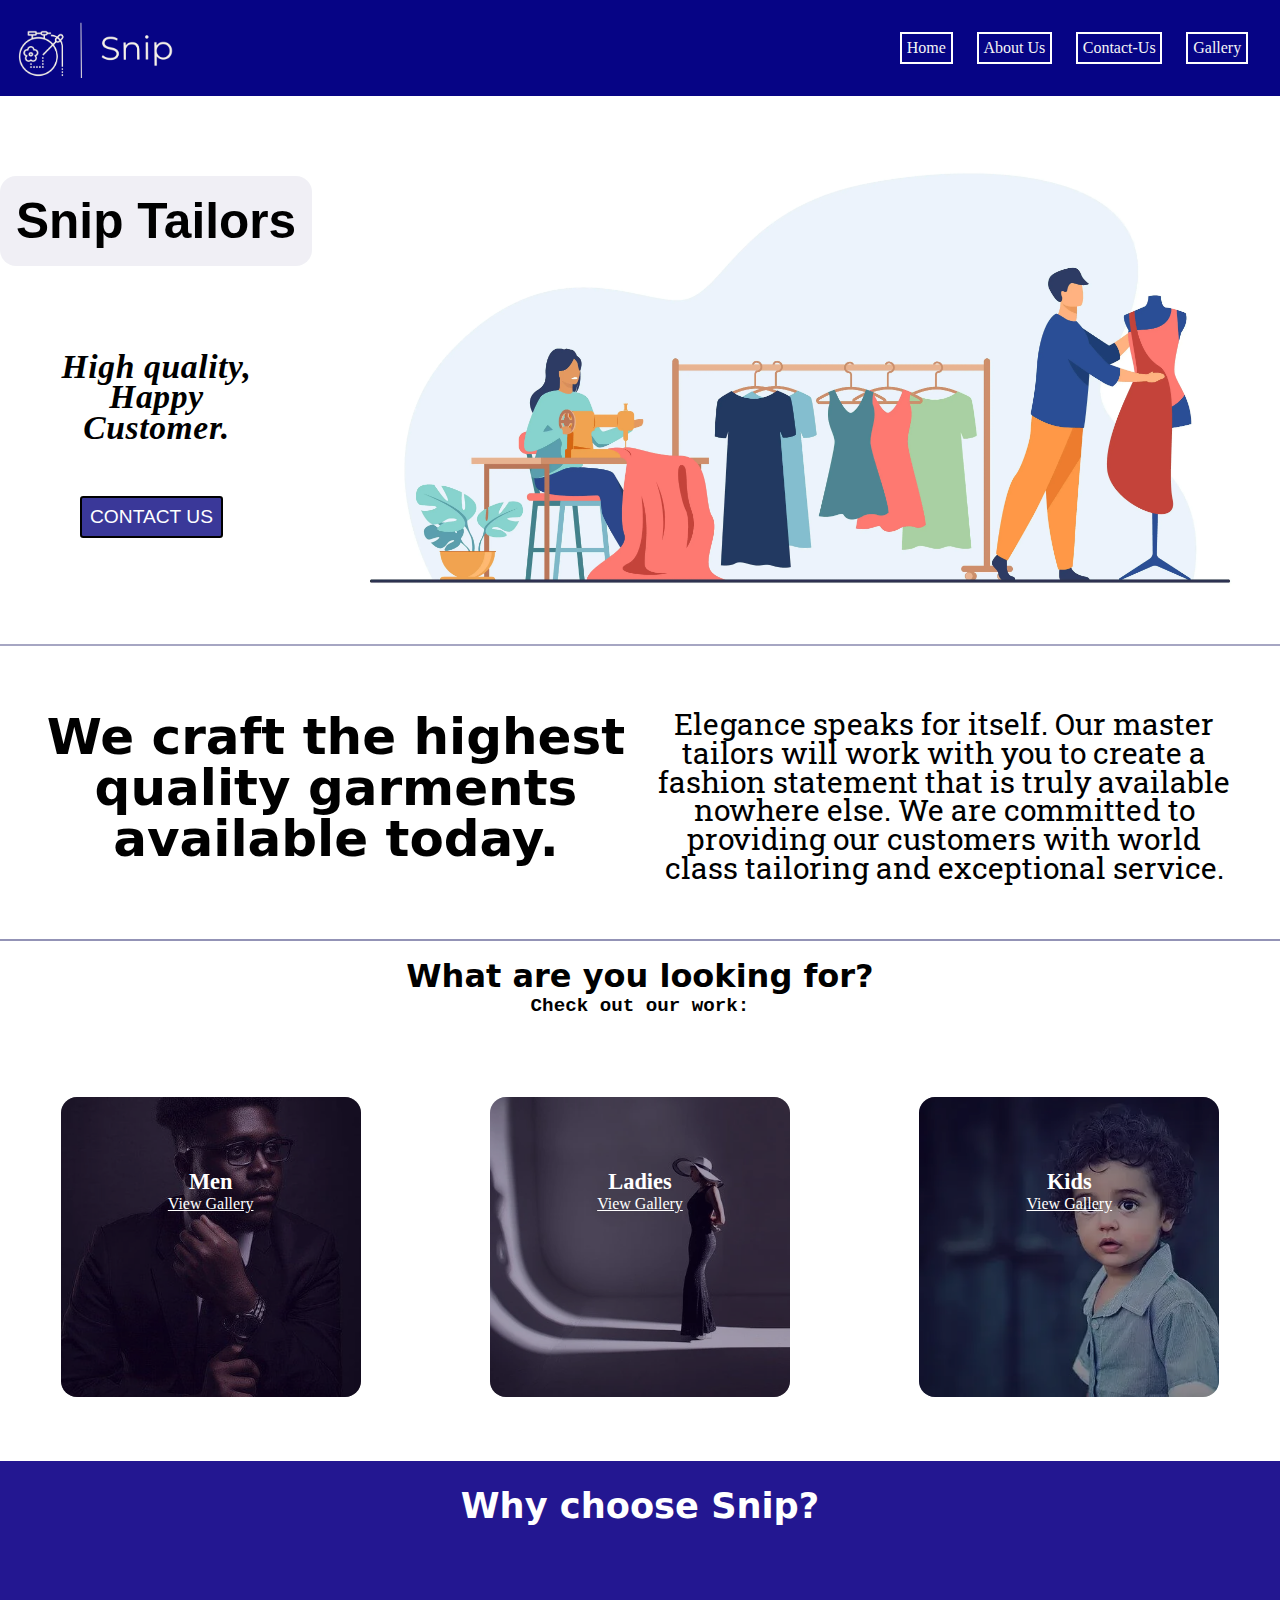
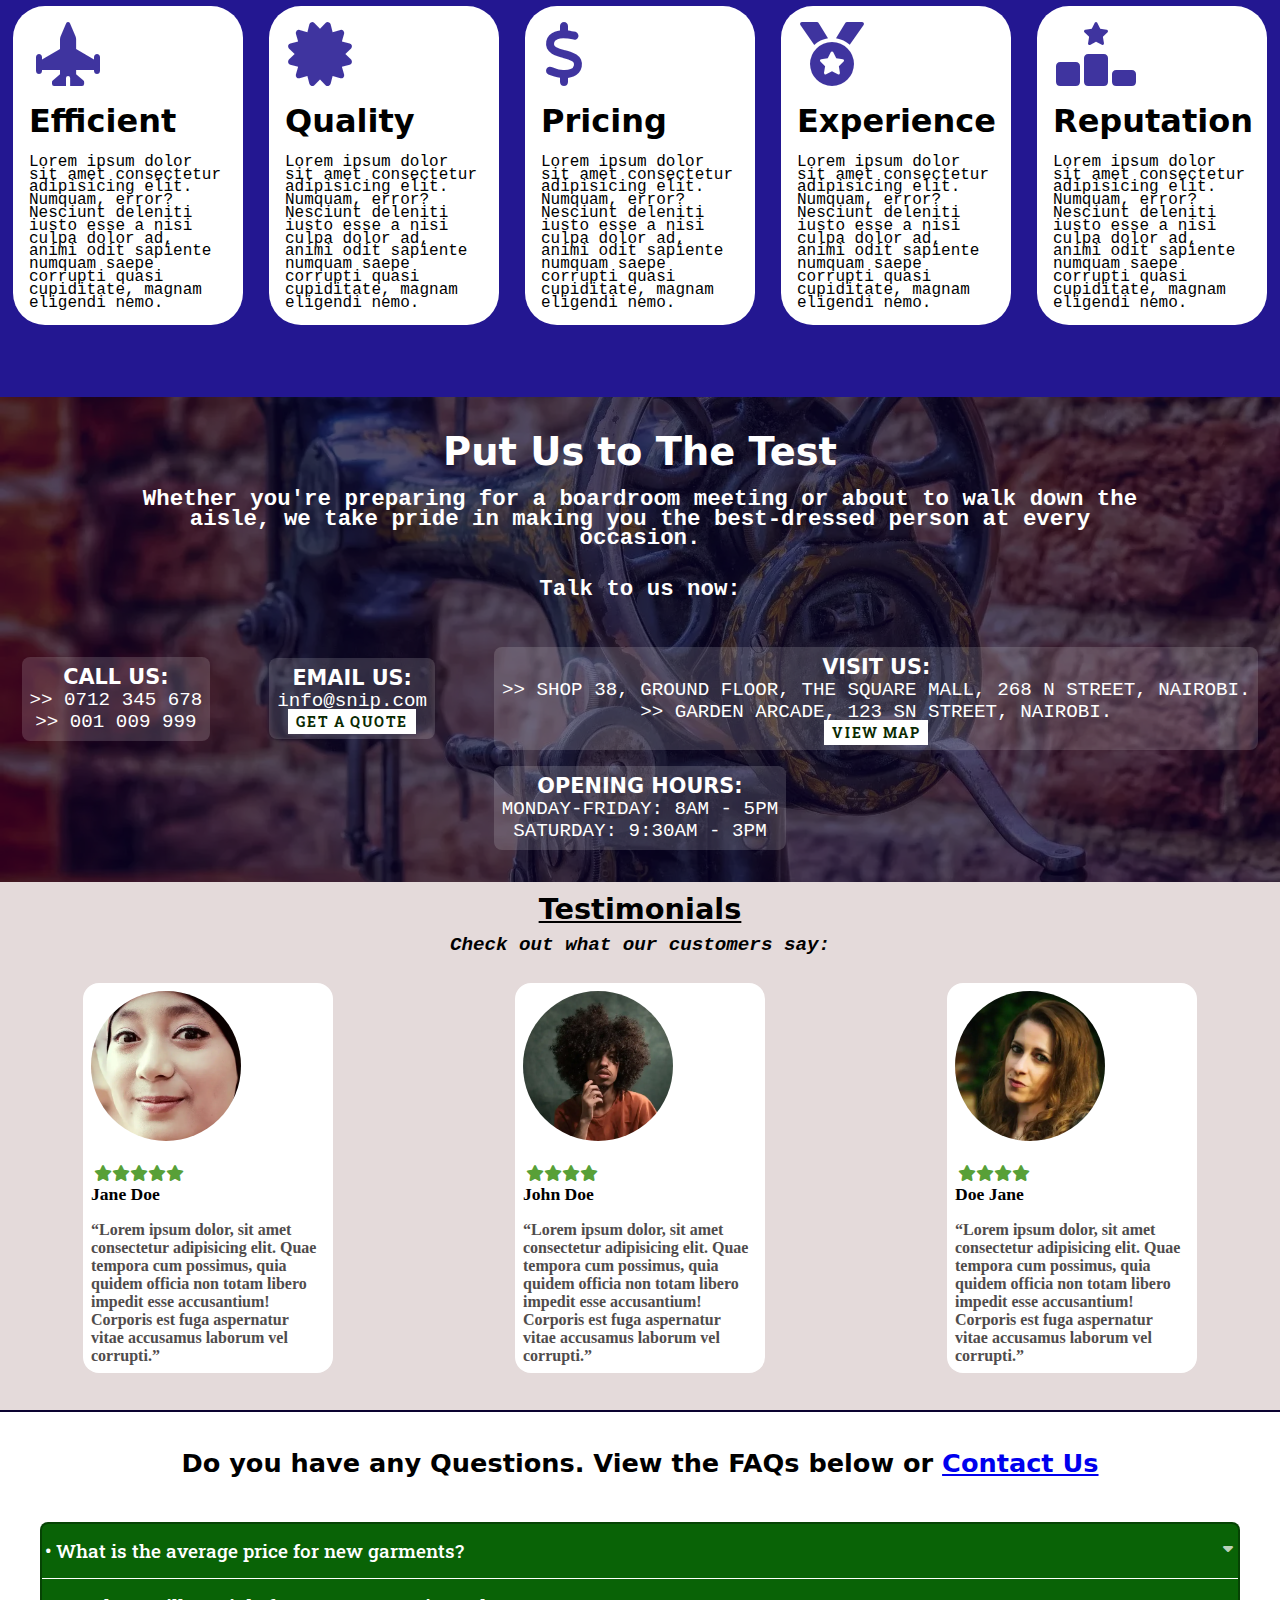
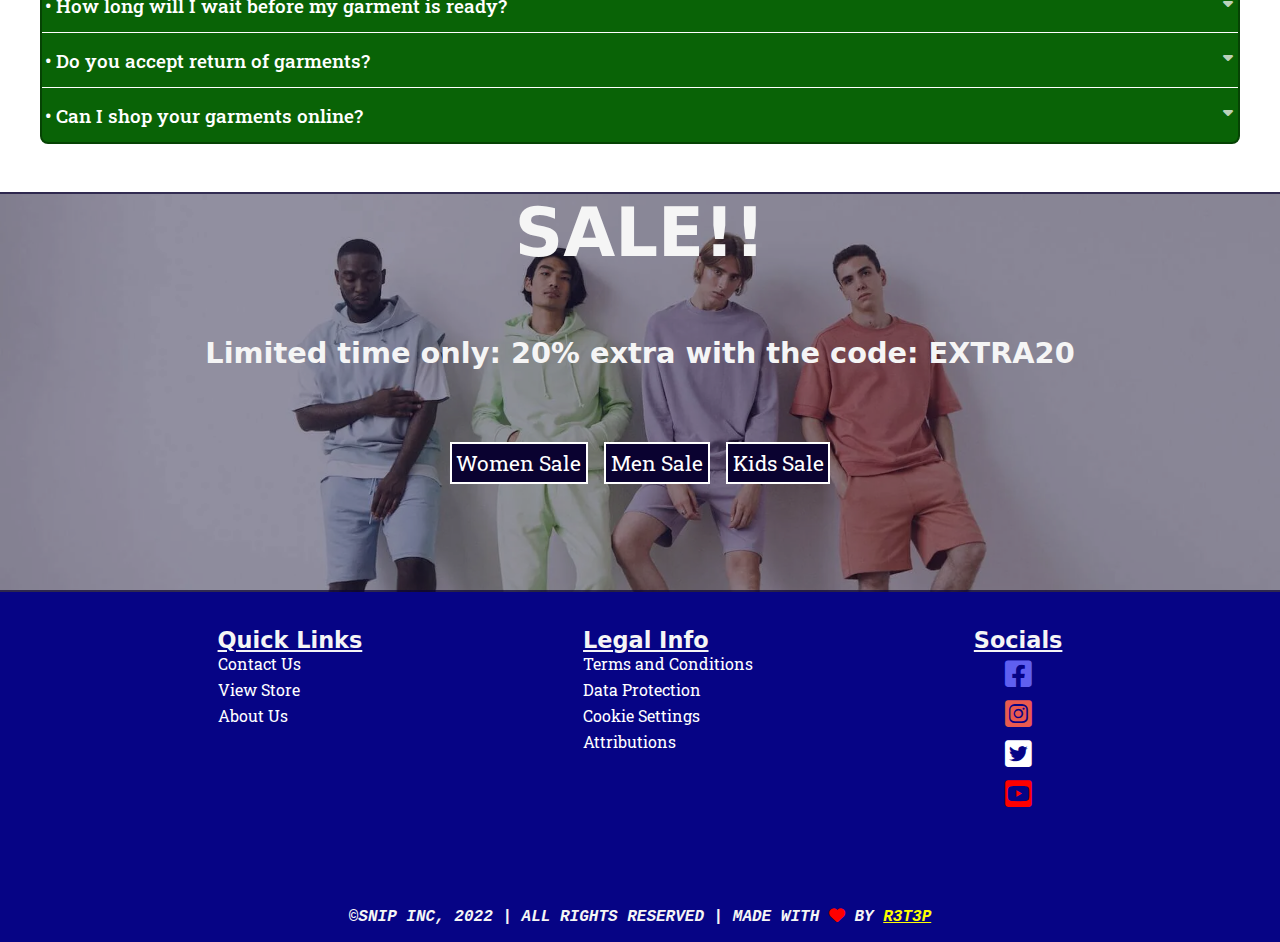
==== commit 96f5999f: "edit links to different pages" ====
--- a/index.html
+++ b/index.html
@@ -29,9 +29,9 @@
         <nav>
             <ul id="primary-navigation" class="primary-navigation flex">
                 <li><a href="index.html">Home</a></li>
-                <li><a href="services.html">Services</a></li>
+                <li><a href="./pages/about/about.html">About Us</a></li>
                 <li><a href="./pages/contact/contact.html">Contact-Us</a></li>
-                <li><a href="gallery.html">Gallery</a></li>
+                <li><a href="./pages/gallery/gallery.html">Gallery</a></li>
             </ul>
         </nav>
 
@@ -81,15 +81,15 @@
             <div class="services-list">
                 <div class="men service">
                     <h1>Men</h1>
-                    <a href="">View Gallery</a>
+                    <a href="./pages/gallery/gallery.html">View Gallery</a>
                 </div>
                 <div class="ladies service">
                     <h1>Ladies</h1>
-                    <a href="">View Gallery</a>
+                    <a href="./pages/gallery/gallery.html">View Gallery</a>
                 </div>
                 <div class="kids service">
                     <h1>Kids</h1>
-                    <a href="">View Gallery</a>
+                    <a href="./pages/gallery/gallery.html">View Gallery</a>
                 </div>
             </div>
         </section>
@@ -225,9 +225,9 @@
                 <h1>SALE!!</h1>
                 <p>Limited time only: 20% extra with the code: EXTRA20</p>
                 <div class="sale-links">
-                    <a href="./gallery.html">Women Sale</a>
-                    <a href="./gallery.html">Men Sale</a>
-                    <a href="./gallery.html">Kids Sale</a>
+                    <a href="./pages/gallery/gallery.html">Women Sale</a>
+                    <a href="./pages/gallery/gallery.html">Men Sale</a>
+                    <a href="./pages/gallery/gallery.html">Kids Sale</a>
                 </div>
             </div>
         </section>
@@ -241,17 +241,17 @@
                 <h1>Quick Links</h1>
                 <div class="footer-links">
                     <a href="./pages/contact/contact.html">Contact Us</a>
-                    <a href="./store.html">View Store</a>
-                    <a href="./about.html">About Us</a>
+                    <a href="./pages/gallery/gallery.html">View Store</a>
+                    <a href="./pages/about/about.html">About Us</a>
                 </div>
             </div>
 
             <div class="legal footer-types">
                 <h1>Legal Info</h1>
                 <div class="footer-links">
-                    <a href="./terms.html">Terms and Conditions</a>
-                    <a href="./data.html">Data Protection</a>
-                    <a href="./cookie.html">Cookie Settings</a>
+                    <a href="./pages/terms/terms.html">Terms and Conditions</a>
+                    <a href="./pages/terms/terms.html#global">Data Protection</a>
+                    <a href="./pages/terms/terms.html">Cookie Settings</a>
                     <a href="./pages/attribution/attributions.html">Attributions</a>
                 </div>
             </div>
